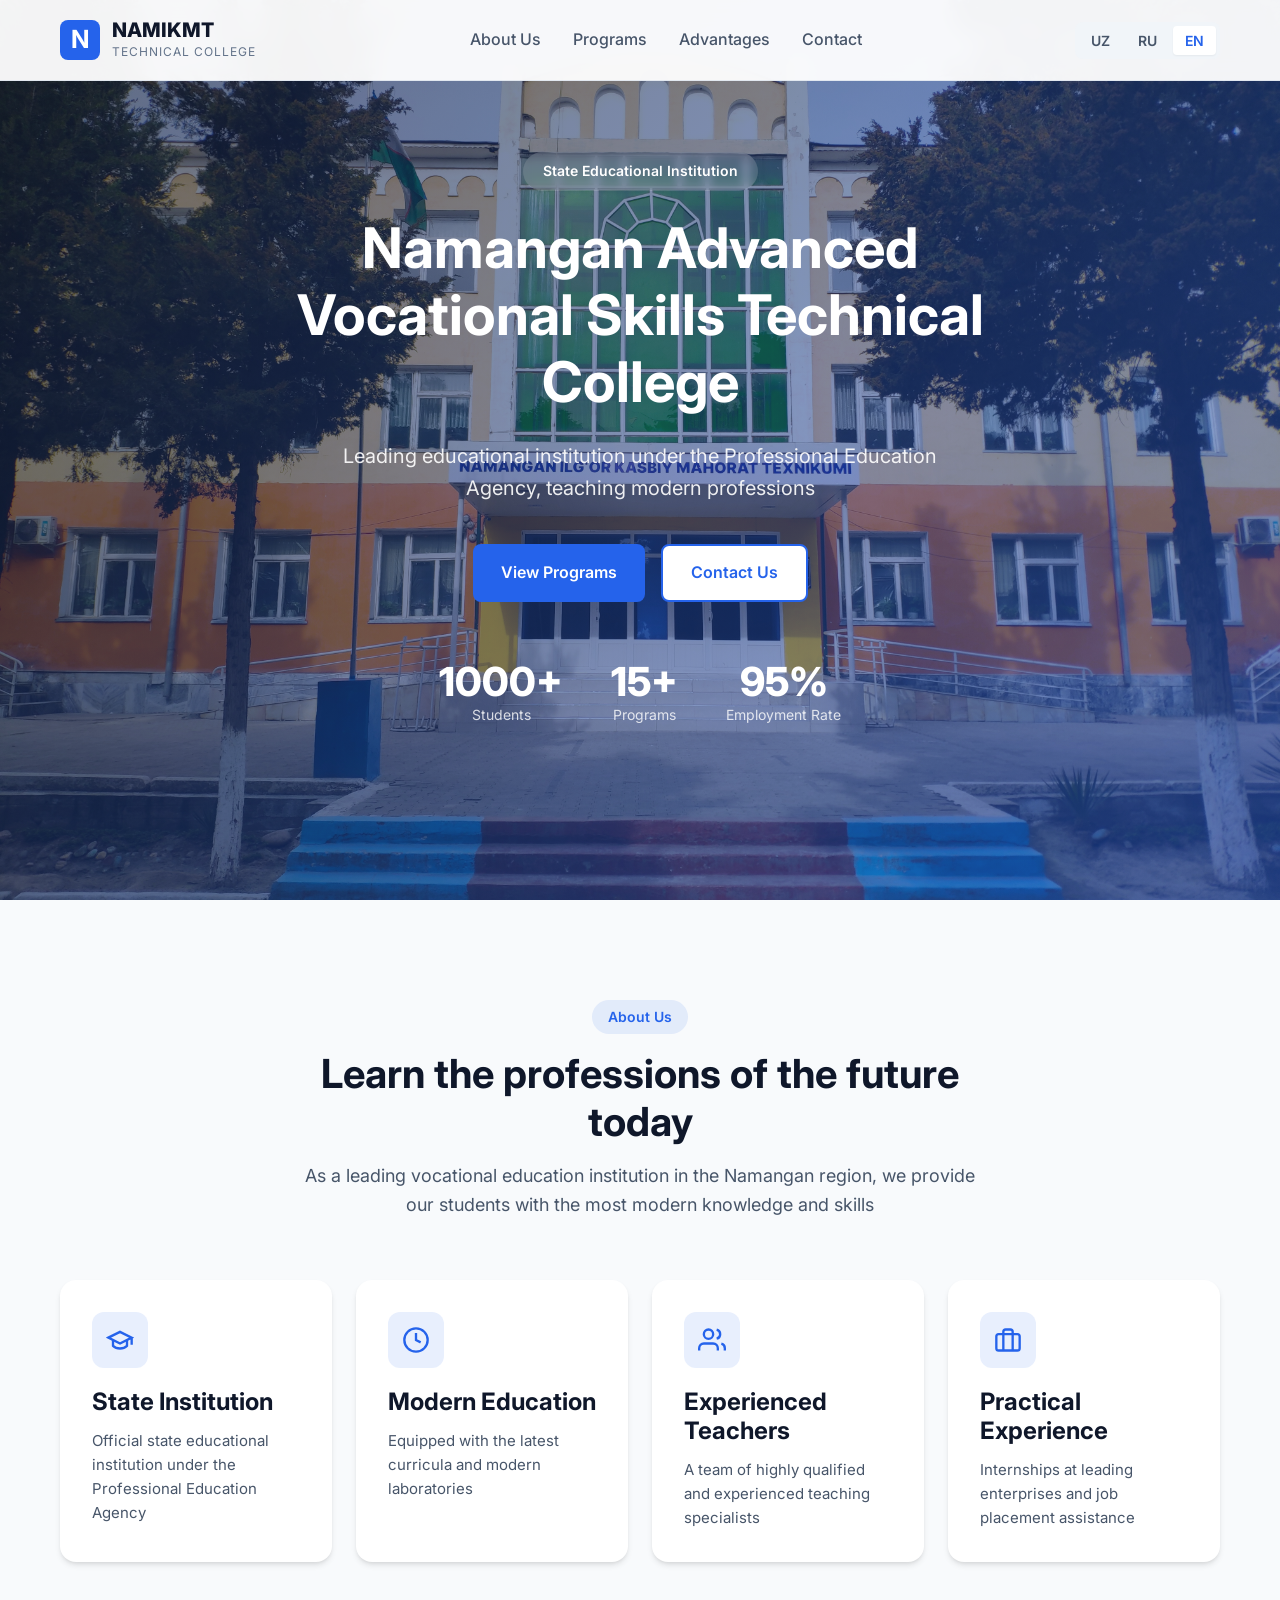
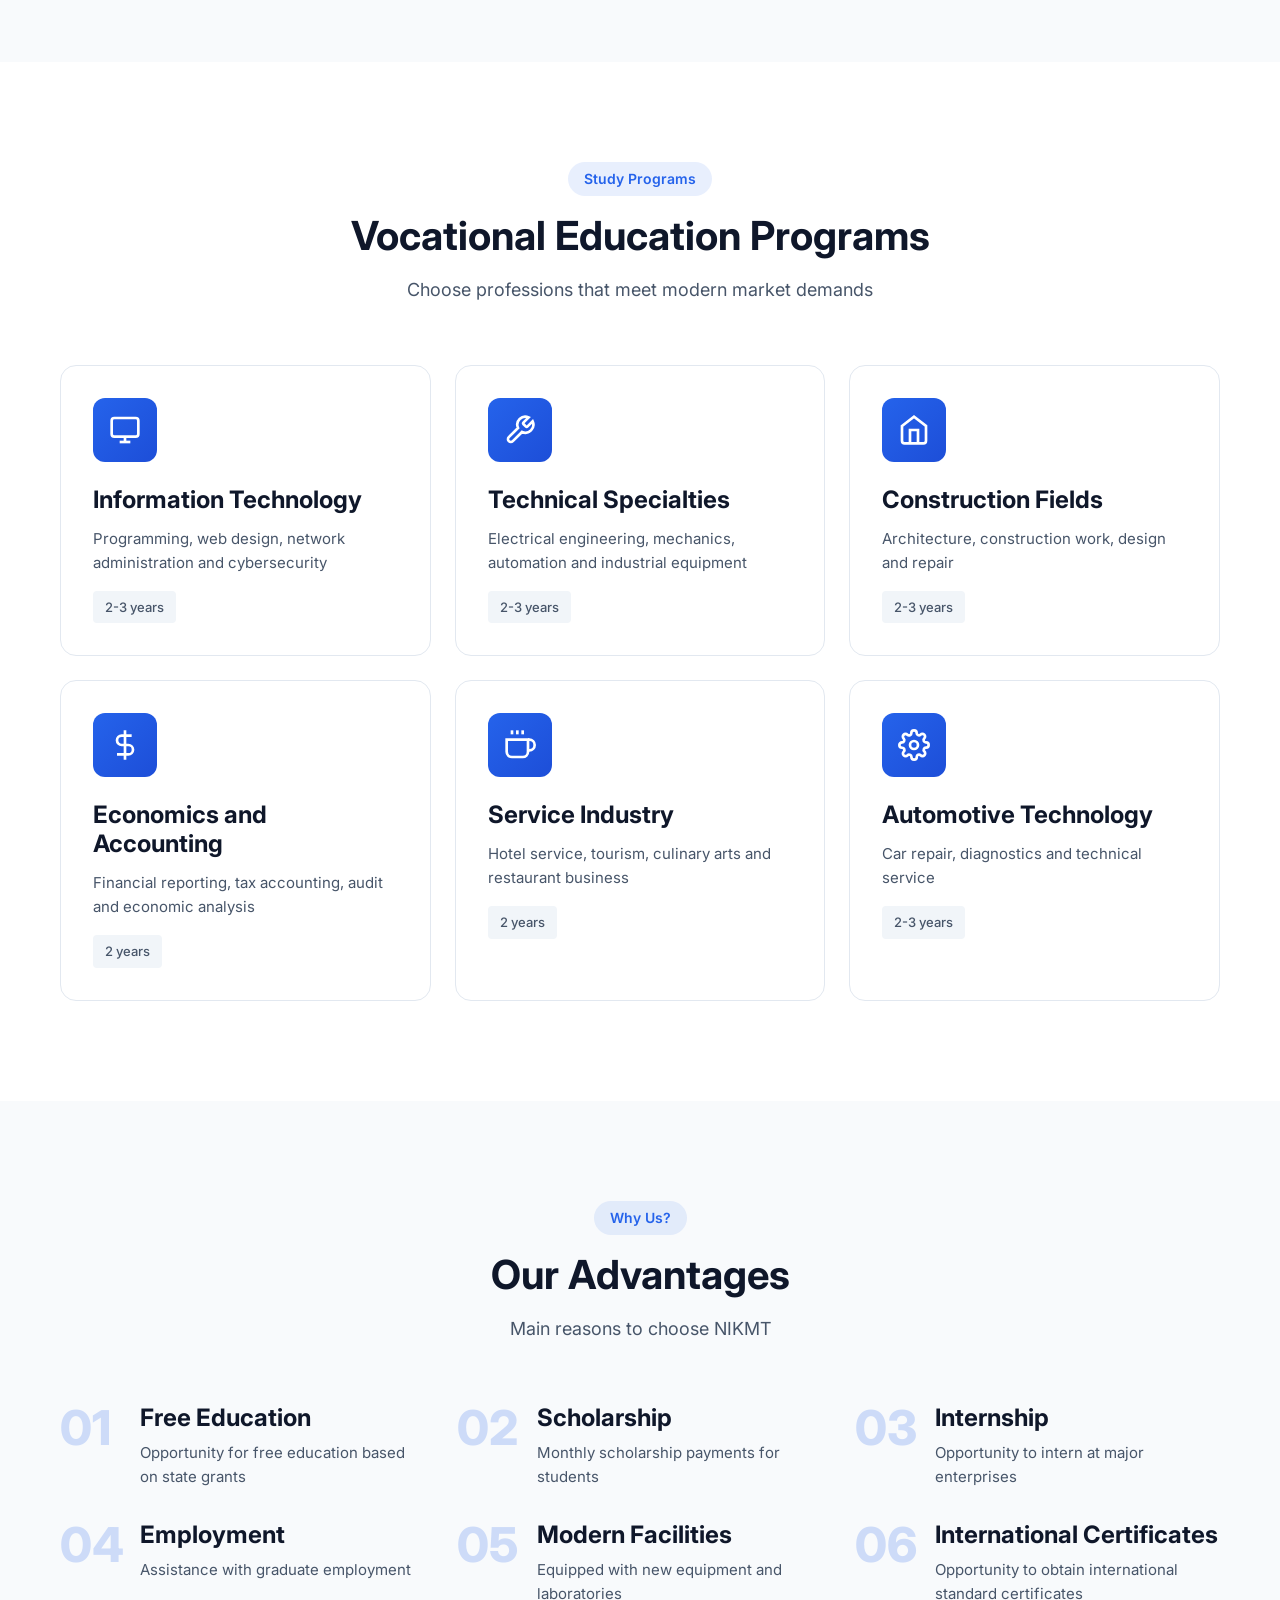
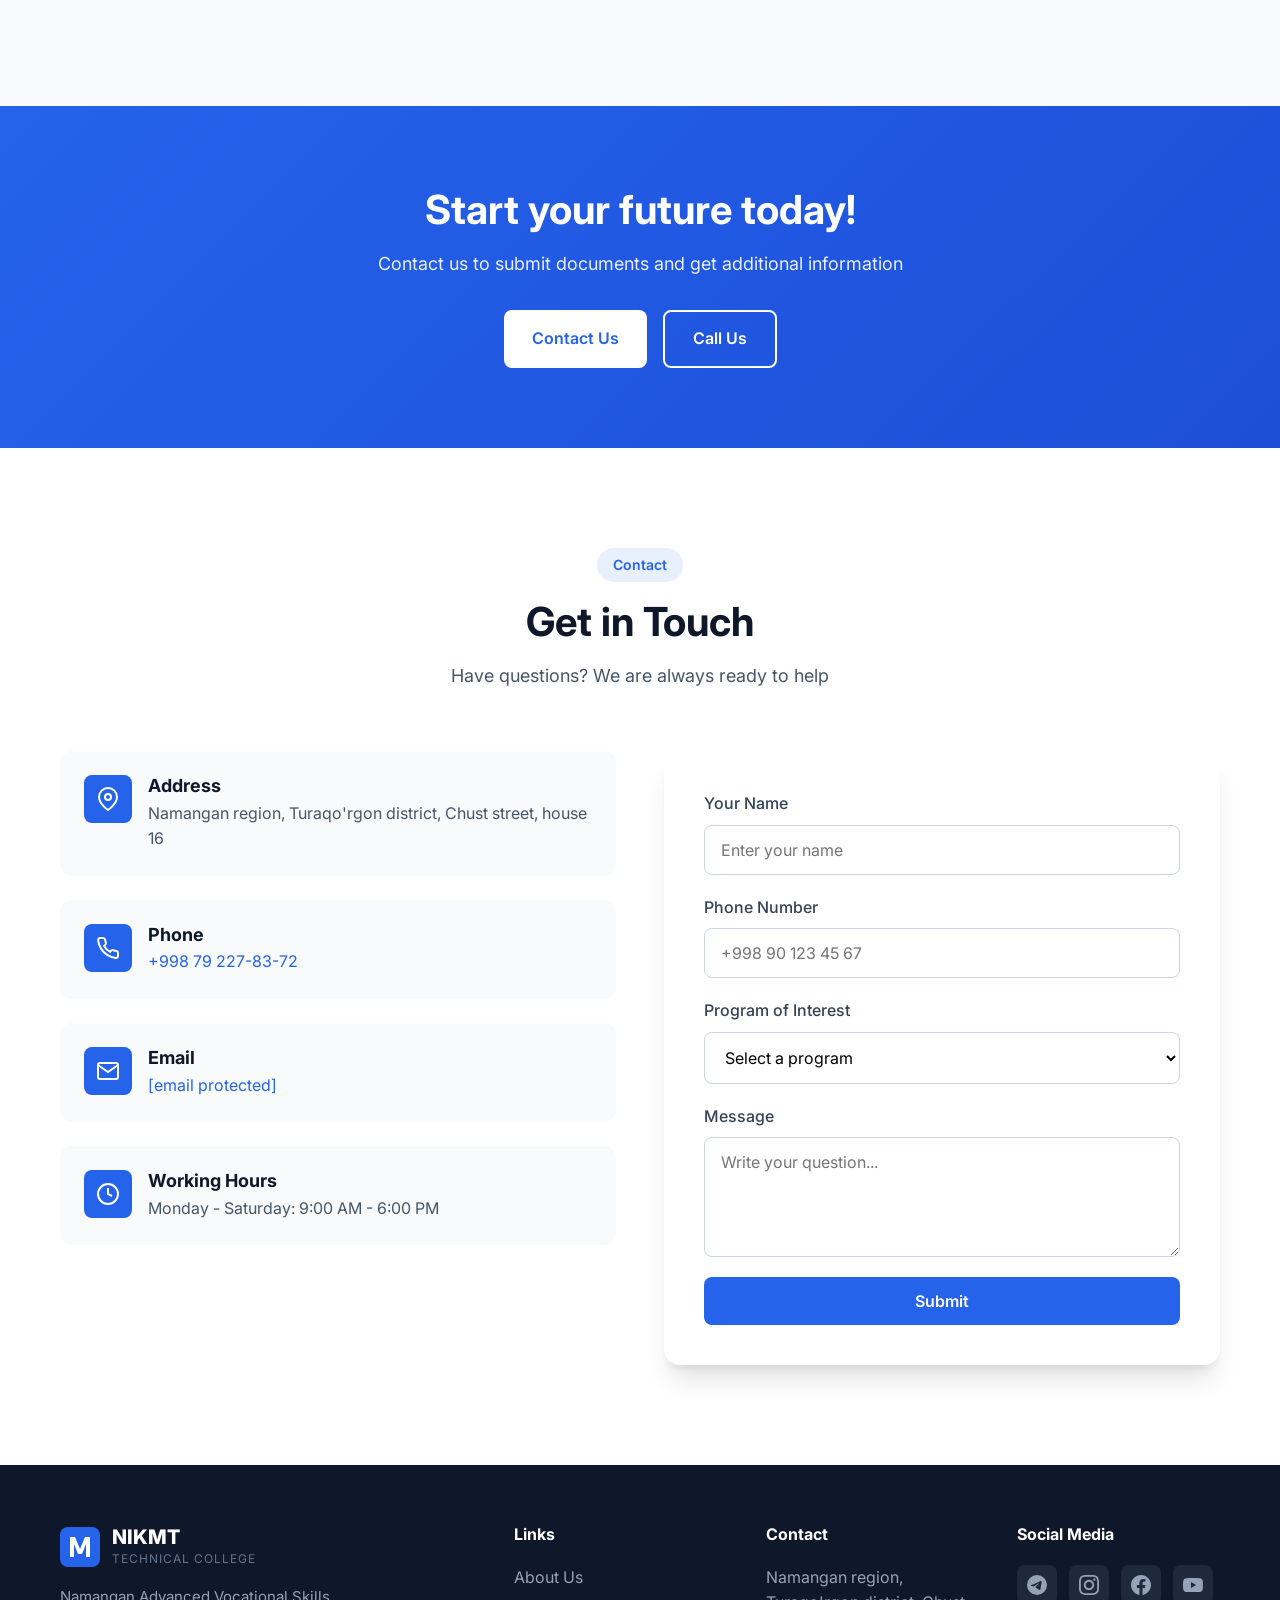
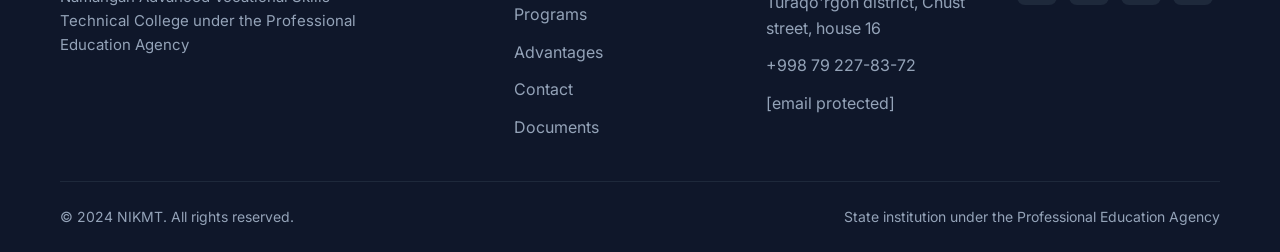
==== index.html @ 81662bc8 "texnikum web-site" ====
<!doctype html>
<html lang="uz">
    <head>
        <meta charset="UTF-8" />
        <meta name="viewport" content="width=device-width, initial-scale=1.0" />
        <meta http-equiv="X-UA-Compatible" content="IE=edge" />

        <!-- SEO Meta Tags -->
        <title data-i18n="meta.title">
            Namangan Ilg'or Kasbiy Mahorat Texnikumi | NAMIKMT
        </title>
        <meta
            name="description"
            data-i18n="meta.description"
            content="Namangan Ilg'or Kasbiy Mahorat Texnikumi - Kasbiy ta'lim agentligi huzuridagi davlat ta'lim muassasasi. Zamonaviy kasblarni o'rganing!"
        />
        <meta
            name="keywords"
            data-i18n="meta.keywords"
            content="texnikum, kasb-hunar, ta'lim, Namangan, professional ta'lim, kasbiy mahorat, o'quv markazi"
        />
        <meta name="author" content="NIKMT" />
        <meta name="robots" content="index, follow" />

        <!-- Open Graph / Facebook -->
        <meta property="og:type" content="website" />
        <meta property="og:url" content="https://namangan-ikmt.uz/" />
        <meta
            property="og:title"
            data-i18n="meta.title"
            content="Namangan Ilg'or Kasbiy Mahorat Texnikumi | NIKMT"
        />
        <meta
            property="og:description"
            data-i18n="meta.description"
            content="Namangan Ilg'or Kasbiy Mahorat Texnikumi - Kasbiy ta'lim agentligi huzuridagi davlat ta'lim muassasasi."
        />
        <meta property="og:image" content="images/og-image.jpg" />

        <!-- Twitter -->
        <meta property="twitter:card" content="summary_large_image" />
        <meta property="twitter:url" content="https://namangan-ikmt.uz/" />
        <meta
            property="twitter:title"
            data-i18n="meta.title"
            content="Namangan Ilg'or Kasbiy Mahorat Texnikumi | NIKMT"
        />
        <meta
            property="twitter:description"
            data-i18n="meta.description"
            content="Namangan Ilg'or Kasbiy Mahorat Texnikumi - Kasbiy ta'lim agentligi huzuridagi davlat ta'lim muassasasi."
        />

        <!-- Canonical URL -->
        <link rel="canonical" href="https://namangan-ikmt.uz/" />

        <!-- Alternate languages for SEO -->
        <link
            rel="alternate"
            hreflang="uz"
            href="https://namangan-ikmt.uz/?lang=uz"
        />
        <link
            rel="alternate"
            hreflang="ru"
            href="https://namangan-ikmt.uz/?lang=ru"
        />
        <link
            rel="alternate"
            hreflang="en"
            href="https://namangan-ikmt.uz/?lang=en"
        />
        <link
            rel="alternate"
            hreflang="x-default"
            href="https://namangan-ikmt.uz/"
        />

        <!-- Favicon -->
        <link rel="icon" type="image/svg+xml" href="images/favicon.svg" />
        <link rel="icon" type="image/x-icon" href="images/favicon.ico" />

        <!-- Fonts -->
        <link rel="preconnect" href="https://fonts.googleapis.com" />
        <link rel="preconnect" href="https://fonts.gstatic.com" crossorigin />
        <link
            href="https://fonts.googleapis.com/css2?family=Inter:wght@300;400;500;600;700;800&display=swap"
            rel="stylesheet"
        />

        <!-- Styles -->
        <link rel="stylesheet" href="css/style.css" />

        <!-- Structured Data for SEO -->
        <script type="application/ld+json">
            {
                "@context": "https://schema.org",
                "@type": "EducationalOrganization",
                "name": "Namangan Ilg'or Kasbiy Mahorat Texnikumi",
                "alternateName": "NIKMT",
                "url": "https://namangan-ikmt.uz",
                "logo": "https://namangan-ikmt.uz/images/logo.png",
                "description": "Kasbiy ta'lim agentligi huzuridagi Namangan ilg'or kasbiy mahorat texnikumi - davlat ta'lim muassasasi",
                "address": {
                    "@type": "PostalAddress",
                    "streetAddress": "Namangan ko'chasi, 33-uy",
                    "addressLocality": "Namangan",
                    "addressRegion": "Namangan viloyati",
                    "addressCountry": "UZ"
                },
                "parentOrganization": {
                    "@type": "GovernmentOrganization",
                    "name": "Kasbiy ta'lim agentligi"
                },
                "sameAs": [
                    "https://t.me/nikmt_offical",
                    "https://www.instagram.com/nikmt_official",
                    "https://facebook.com/namangan-ikmt.uz"
                ]
            }
        </script>
    </head>
    <body>
        <!-- Header -->
        <header class="header" id="header">
            <div class="container">
                <nav class="nav">
                    <a href="#" class="logo">
                        <div class="logo-icon">
                            <svg viewBox="0 0 40 40">
                                <rect
                                    width="40"
                                    height="40"
                                    rx="8"
                                    fill="currentColor"
                                ></rect>

                                <text
                                    x="50%"
                                    y="70%"
                                    text-anchor="middle"
                                    fill="white"
                                    font-size="25"
                                    font-weight="bold"
                                >
                                    N
                                </text>
                            </svg>
                        </div>
                        <div class="logo-text">
                            <span class="logo-name">NAMIKMT</span>
                            <span class="logo-sub" data-i18n="header.logoSub"
                                >Texnikum</span
                            >
                        </div>
                    </a>

                    <ul class="nav-menu" id="navMenu">
                        <li>
                            <a
                                href="#about"
                                class="nav-link"
                                data-i18n="nav.about"
                                >Biz haqimizda</a
                            >
                        </li>
                        <li>
                            <a
                                href="#programs"
                                class="nav-link"
                                data-i18n="nav.programs"
                                >Yo'nalishlar</a
                            >
                        </li>
                        <li>
                            <a
                                href="#advantages"
                                class="nav-link"
                                data-i18n="nav.advantages"
                                >Afzalliklar</a
                            >
                        </li>
                        <li>
                            <a
                                href="#contact"
                                class="nav-link"
                                data-i18n="nav.contact"
                                >Aloqa</a
                            >
                        </li>
                    </ul>

                    <div class="nav-actions">
                        <div class="lang-switcher">
                            <button class="lang-btn active" data-lang="uz">
                                UZ
                            </button>
                            <button class="lang-btn" data-lang="ru">RU</button>
                            <button class="lang-btn" data-lang="en">EN</button>
                        </div>
                        <button
                            class="mobile-menu-btn"
                            id="mobileMenuBtn"
                            aria-label="Menu"
                        >
                            <span></span>
                            <span></span>
                            <span></span>
                        </button>
                    </div>
                </nav>
            </div>
        </header>

        <!-- Hero Section -->
        <section class="hero" id="hero">
            <div class="hero-bg"></div>
            <div class="container">
                <div class="hero-content">
                    <div class="hero-badge" data-i18n="hero.badge">
                        Davlat ta'lim muassasasi
                    </div>
                    <h1 class="hero-title" data-i18n="hero.title">
                        Namangan Ilg'or Kasbiy Mahorat Texnikumi
                    </h1>
                    <p class="hero-subtitle" data-i18n="hero.subtitle">
                        Kasbiy ta'lim agentligi huzuridagi zamonaviy kasblarni
                        o'rgatuvchi yetakchi ta'lim muassasasi
                    </p>
                    <div class="hero-buttons">
                        <a
                            href="#programs"
                            class="btn btn-primary"
                            data-i18n="hero.btnPrograms"
                            >Yo'nalishlarni ko'rish</a
                        >
                        <a
                            href="#contact"
                            class="btn btn-secondary"
                            data-i18n="hero.btnContact"
                            >Bog'lanish</a
                        >
                    </div>
                    <div class="hero-stats">
                        <div class="stat">
                            <span class="stat-number">1000+</span>
                            <span
                                class="stat-label"
                                data-i18n="hero.statStudents"
                                >Talabalar</span
                            >
                        </div>
                        <div class="stat">
                            <span class="stat-number">15+</span>
                            <span
                                class="stat-label"
                                data-i18n="hero.statPrograms"
                                >Yo'nalishlar</span
                            >
                        </div>
                        <div class="stat">
                            <span class="stat-number">95%</span>
                            <span
                                class="stat-label"
                                data-i18n="hero.statEmployment"
                                >Ishga joylashish</span
                            >
                        </div>
                    </div>
                </div>
            </div>
        </section>

        <!-- About Section -->
        <section class="about" id="about">
            <div class="container">
                <div class="section-header">
                    <span class="section-badge" data-i18n="about.badge"
                        >Biz haqimizda</span
                    >
                    <h2 class="section-title" data-i18n="about.title">
                        Kelajak kasblarini bugun o'rganing
                    </h2>
                    <p class="section-subtitle" data-i18n="about.subtitle">
                        Namangan viloyatidagi yetakchi kasb-hunar ta'lim
                        muassasasi sifatida biz talabalarimizga eng zamonaviy
                        bilim va ko'nikmalarni beramiz
                    </p>
                </div>
                <div class="about-grid">
                    <div class="about-card">
                        <div class="about-icon">
                            <svg
                                viewBox="0 0 24 24"
                                fill="none"
                                stroke="currentColor"
                                stroke-width="2"
                            >
                                <path d="M22 10v6M2 10l10-5 10 5-10 5z" />
                                <path d="M6 12v5c3 3 9 3 12 0v-5" />
                            </svg>
                        </div>
                        <h3 data-i18n="about.card1Title">
                            Davlat ta'lim muassasasi
                        </h3>
                        <p data-i18n="about.card1Text">
                            Kasbiy ta'lim agentligi huzurida faoliyat yurituvchi
                            rasmiy davlat ta'lim muassasasi
                        </p>
                    </div>
                    <div class="about-card">
                        <div class="about-icon">
                            <svg
                                viewBox="0 0 24 24"
                                fill="none"
                                stroke="currentColor"
                                stroke-width="2"
                            >
                                <circle cx="12" cy="12" r="10" />
                                <path d="M12 6v6l4 2" />
                            </svg>
                        </div>
                        <h3 data-i18n="about.card2Title">Zamonaviy ta'lim</h3>
                        <p data-i18n="about.card2Text">
                            Eng so'nggi o'quv dasturlari va zamonaviy
                            laboratoriyalar bilan jihozlangan
                        </p>
                    </div>
                    <div class="about-card">
                        <div class="about-icon">
                            <svg
                                viewBox="0 0 24 24"
                                fill="none"
                                stroke="currentColor"
                                stroke-width="2"
                            >
                                <path
                                    d="M17 21v-2a4 4 0 0 0-4-4H5a4 4 0 0 0-4 4v2"
                                />
                                <circle cx="9" cy="7" r="4" />
                                <path d="M23 21v-2a4 4 0 0 0-3-3.87" />
                                <path d="M16 3.13a4 4 0 0 1 0 7.75" />
                            </svg>
                        </div>
                        <h3 data-i18n="about.card3Title">
                            Tajribali o'qituvchilar
                        </h3>
                        <p data-i18n="about.card3Text">
                            Yuqori malakali va tajribaga ega pedagog
                            mutaxassislar jamoasi
                        </p>
                    </div>
                    <div class="about-card">
                        <div class="about-icon">
                            <svg
                                viewBox="0 0 24 24"
                                fill="none"
                                stroke="currentColor"
                                stroke-width="2"
                            >
                                <rect
                                    x="2"
                                    y="7"
                                    width="20"
                                    height="14"
                                    rx="2"
                                    ry="2"
                                />
                                <path
                                    d="M16 21V5a2 2 0 0 0-2-2h-4a2 2 0 0 0-2 2v16"
                                />
                            </svg>
                        </div>
                        <h3 data-i18n="about.card4Title">Amaliy tajriba</h3>
                        <p data-i18n="about.card4Text">
                            Yetakchi korxonalarda amaliyot o'tash va ish bilan
                            ta'minlash
                        </p>
                    </div>
                </div>
            </div>
        </section>

        <!-- Programs Section -->
        <section class="programs" id="programs">
            <div class="container">
                <div class="section-header">
                    <span class="section-badge" data-i18n="programs.badge"
                        >O'quv yo'nalishlari</span
                    >
                    <h2 class="section-title" data-i18n="programs.title">
                        Kasbiy ta'lim yo'nalishlari
                    </h2>
                    <p class="section-subtitle" data-i18n="programs.subtitle">
                        Zamonaviy bozor talablariga mos keladigan kasblarni
                        tanlang
                    </p>
                </div>
                <div class="programs-grid">
                    <div class="program-card">
                        <div class="program-icon">
                            <svg
                                viewBox="0 0 24 24"
                                fill="none"
                                stroke="currentColor"
                                stroke-width="2"
                            >
                                <rect
                                    x="2"
                                    y="3"
                                    width="20"
                                    height="14"
                                    rx="2"
                                    ry="2"
                                />
                                <line x1="8" y1="21" x2="16" y2="21" />
                                <line x1="12" y1="17" x2="12" y2="21" />
                            </svg>
                        </div>
                        <h3 data-i18n="programs.it.title">
                            Axborot texnologiyalari
                        </h3>
                        <p data-i18n="programs.it.text">
                            Dasturlash, veb-dizayn, tarmoq administratorligi va
                            kiberxavfsizlik
                        </p>
                        <span
                            class="program-duration"
                            data-i18n="programs.it.duration"
                            >2-3 yil</span
                        >
                    </div>
                    <div class="program-card">
                        <div class="program-icon">
                            <svg
                                viewBox="0 0 24 24"
                                fill="none"
                                stroke="currentColor"
                                stroke-width="2"
                            >
                                <path
                                    d="M14.7 6.3a1 1 0 0 0 0 1.4l1.6 1.6a1 1 0 0 0 1.4 0l3.77-3.77a6 6 0 0 1-7.94 7.94l-6.91 6.91a2.12 2.12 0 0 1-3-3l6.91-6.91a6 6 0 0 1 7.94-7.94l-3.76 3.76z"
                                />
                            </svg>
                        </div>
                        <h3 data-i18n="programs.tech.title">
                            Texnik yo'nalishlar
                        </h3>
                        <p data-i18n="programs.tech.text">
                            Elektrotexnika, mexanika, avtomatlashtirish va
                            sanoat uskunalari
                        </p>
                        <span
                            class="program-duration"
                            data-i18n="programs.tech.duration"
                            >2-3 yil</span
                        >
                    </div>
                    <div class="program-card">
                        <div class="program-icon">
                            <svg
                                viewBox="0 0 24 24"
                                fill="none"
                                stroke="currentColor"
                                stroke-width="2"
                            >
                                <path
                                    d="M3 9l9-7 9 7v11a2 2 0 0 1-2 2H5a2 2 0 0 1-2-2z"
                                />
                                <polyline points="9 22 9 12 15 12 15 22" />
                            </svg>
                        </div>
                        <h3 data-i18n="programs.construction.title">
                            Qurilish sohalari
                        </h3>
                        <p data-i18n="programs.construction.text">
                            Arxitektura, qurilish ishlari, loyihalash va
                            ta'mirlash
                        </p>
                        <span
                            class="program-duration"
                            data-i18n="programs.construction.duration"
                            >2-3 yil</span
                        >
                    </div>
                    <div class="program-card">
                        <div class="program-icon">
                            <svg
                                viewBox="0 0 24 24"
                                fill="none"
                                stroke="currentColor"
                                stroke-width="2"
                            >
                                <line x1="12" y1="1" x2="12" y2="23" />
                                <path
                                    d="M17 5H9.5a3.5 3.5 0 0 0 0 7h5a3.5 3.5 0 0 1 0 7H6"
                                />
                            </svg>
                        </div>
                        <h3 data-i18n="programs.economics.title">
                            Iqtisodiyot va buxgalteriya
                        </h3>
                        <p data-i18n="programs.economics.text">
                            Moliyaviy hisobot, soliq hisobi, audit va iqtisodiy
                            tahlil
                        </p>
                        <span
                            class="program-duration"
                            data-i18n="programs.economics.duration"
                            >2 yil</span
                        >
                    </div>
                    <div class="program-card">
                        <div class="program-icon">
                            <svg
                                viewBox="0 0 24 24"
                                fill="none"
                                stroke="currentColor"
                                stroke-width="2"
                            >
                                <path d="M18 8h1a4 4 0 0 1 0 8h-1" />
                                <path
                                    d="M2 8h16v9a4 4 0 0 1-4 4H6a4 4 0 0 1-4-4V8z"
                                />
                                <line x1="6" y1="1" x2="6" y2="4" />
                                <line x1="10" y1="1" x2="10" y2="4" />
                                <line x1="14" y1="1" x2="14" y2="4" />
                            </svg>
                        </div>
                        <h3 data-i18n="programs.service.title">
                            Xizmat ko'rsatish sohasi
                        </h3>
                        <p data-i18n="programs.service.text">
                            Mehmonxona xizmati, turizm, oshpazlik va restoran
                            biznesi
                        </p>
                        <span
                            class="program-duration"
                            data-i18n="programs.service.duration"
                            >2 yil</span
                        >
                    </div>
                    <div class="program-card">
                        <div class="program-icon">
                            <svg
                                viewBox="0 0 24 24"
                                fill="none"
                                stroke="currentColor"
                                stroke-width="2"
                            >
                                <circle cx="12" cy="12" r="3" />
                                <path
                                    d="M19.4 15a1.65 1.65 0 0 0 .33 1.82l.06.06a2 2 0 0 1 0 2.83 2 2 0 0 1-2.83 0l-.06-.06a1.65 1.65 0 0 0-1.82-.33 1.65 1.65 0 0 0-1 1.51V21a2 2 0 0 1-2 2 2 2 0 0 1-2-2v-.09A1.65 1.65 0 0 0 9 19.4a1.65 1.65 0 0 0-1.82.33l-.06.06a2 2 0 0 1-2.83 0 2 2 0 0 1 0-2.83l.06-.06a1.65 1.65 0 0 0 .33-1.82 1.65 1.65 0 0 0-1.51-1H3a2 2 0 0 1-2-2 2 2 0 0 1 2-2h.09A1.65 1.65 0 0 0 4.6 9a1.65 1.65 0 0 0-.33-1.82l-.06-.06a2 2 0 0 1 0-2.83 2 2 0 0 1 2.83 0l.06.06a1.65 1.65 0 0 0 1.82.33H9a1.65 1.65 0 0 0 1-1.51V3a2 2 0 0 1 2-2 2 2 0 0 1 2 2v.09a1.65 1.65 0 0 0 1 1.51 1.65 1.65 0 0 0 1.82-.33l.06-.06a2 2 0 0 1 2.83 0 2 2 0 0 1 0 2.83l-.06.06a1.65 1.65 0 0 0-.33 1.82V9a1.65 1.65 0 0 0 1.51 1H21a2 2 0 0 1 2 2 2 2 0 0 1-2 2h-.09a1.65 1.65 0 0 0-1.51 1z"
                                />
                            </svg>
                        </div>
                        <h3 data-i18n="programs.auto.title">
                            Avtomobil texnikasi
                        </h3>
                        <p data-i18n="programs.auto.text">
                            Avtomobil ta'mirlash, diagnostika va texnik xizmat
                            ko'rsatish
                        </p>
                        <span
                            class="program-duration"
                            data-i18n="programs.auto.duration"
                            >2-3 yil</span
                        >
                    </div>
                </div>
            </div>
        </section>

        <!-- Advantages Section -->
        <section class="advantages" id="advantages">
            <div class="container">
                <div class="section-header">
                    <span class="section-badge" data-i18n="advantages.badge"
                        >Nima uchun biz?</span
                    >
                    <h2 class="section-title" data-i18n="advantages.title">
                        Bizning afzalliklarimiz
                    </h2>
                    <p class="section-subtitle" data-i18n="advantages.subtitle">
                        NIKMT ni tanlash uchun asosiy sabablar
                    </p>
                </div>
                <div class="advantages-grid">
                    <div class="advantage-item">
                        <div class="advantage-number">01</div>
                        <h3 data-i18n="advantages.item1Title">Bepul ta'lim</h3>
                        <p data-i18n="advantages.item1Text">
                            Davlat granti asosida bepul o'qish imkoniyati
                        </p>
                    </div>
                    <div class="advantage-item">
                        <div class="advantage-number">02</div>
                        <h3 data-i18n="advantages.item2Title">Stipendiya</h3>
                        <p data-i18n="advantages.item2Text">
                            Talabalar uchun oylik stipendiya to'lovlari
                        </p>
                    </div>
                    <div class="advantage-item">
                        <div class="advantage-number">03</div>
                        <h3 data-i18n="advantages.item3Title">Amaliyot</h3>
                        <p data-i18n="advantages.item3Text">
                            Yirik korxonalarda amaliyot o'tash imkoniyati
                        </p>
                    </div>
                    <div class="advantage-item">
                        <div class="advantage-number">04</div>
                        <h3 data-i18n="advantages.item4Title">
                            Ishga joylashish
                        </h3>
                        <p data-i18n="advantages.item4Text">
                            Bitiruvchilarni ish bilan ta'minlash bo'yicha yordam
                        </p>
                    </div>
                    <div class="advantage-item">
                        <div class="advantage-number">05</div>
                        <h3 data-i18n="advantages.item5Title">
                            Zamonaviy baza
                        </h3>
                        <p data-i18n="advantages.item5Text">
                            Yangi jihozlar va laboratoriyalar bilan ta'minlangan
                        </p>
                    </div>
                    <div class="advantage-item">
                        <div class="advantage-number">06</div>
                        <h3 data-i18n="advantages.item6Title">
                            Xalqaro sertifikatlar
                        </h3>
                        <p data-i18n="advantages.item6Text">
                            Xalqaro standartlarga mos sertifikatlar olish imkoni
                        </p>
                    </div>
                </div>
            </div>
        </section>

        <!-- CTA Section -->
        <section class="cta">
            <div class="container">
                <div class="cta-content">
                    <h2 data-i18n="cta.title">
                        Kelajagingizni bugun boshlang!
                    </h2>
                    <p data-i18n="cta.text">
                        Hujjat topshirish va qo'shimcha ma'lumot olish uchun biz
                        bilan bog'laning
                    </p>
                    <div class="cta-buttons">
                        <a
                            href="#contact"
                            class="btn btn-white"
                            data-i18n="cta.btnContact"
                            >Bog'lanish</a
                        >
                        <a
                            href="tel:+998793400000"
                            class="btn btn-outline-white"
                            data-i18n="cta.btnCall"
                            >Qo'ng'iroq qilish</a
                        >
                    </div>
                </div>
            </div>
        </section>

        <!-- Contact Section -->
        <section class="contact" id="contact">
            <div class="container">
                <div class="section-header">
                    <span class="section-badge" data-i18n="contact.badge"
                        >Aloqa</span
                    >
                    <h2 class="section-title" data-i18n="contact.title">
                        Biz bilan bog'laning
                    </h2>
                    <p class="section-subtitle" data-i18n="contact.subtitle">
                        Savollaringiz bormi? Biz har doim yordam berishga
                        tayyormiz
                    </p>
                </div>
                <div class="contact-grid">
                    <div class="contact-info">
                        <div class="contact-card">
                            <div class="contact-icon">
                                <svg
                                    viewBox="0 0 24 24"
                                    fill="none"
                                    stroke="currentColor"
                                    stroke-width="2"
                                >
                                    <path
                                        d="M21 10c0 7-9 13-9 13s-9-6-9-13a9 9 0 0 1 18 0z"
                                    />
                                    <circle cx="12" cy="10" r="3" />
                                </svg>
                            </div>
                            <div class="contact-text">
                                <h4 data-i18n="contact.addressTitle">Manzil</h4>
                                <p data-i18n="contact.address">
                                    Namangan shahri, Namangan ko'chasi, 33-uy
                                </p>
                            </div>
                        </div>
                        <div class="contact-card">
                            <div class="contact-icon">
                                <svg
                                    viewBox="0 0 24 24"
                                    fill="none"
                                    stroke="currentColor"
                                    stroke-width="2"
                                >
                                    <path
                                        d="M22 16.92v3a2 2 0 0 1-2.18 2 19.79 19.79 0 0 1-8.63-3.07 19.5 19.5 0 0 1-6-6 19.79 19.79 0 0 1-3.07-8.67A2 2 0 0 1 4.11 2h3a2 2 0 0 1 2 1.72 12.84 12.84 0 0 0 .7 2.81 2 2 0 0 1-.45 2.11L8.09 9.91a16 16 0 0 0 6 6l1.27-1.27a2 2 0 0 1 2.11-.45 12.84 12.84 0 0 0 2.81.7A2 2 0 0 1 22 16.92z"
                                    />
                                </svg>
                            </div>
                            <div class="contact-text">
                                <h4 data-i18n="contact.phoneTitle">Telefon</h4>
                                <p>
                                    <a href="tel:+998793400000"
                                        >+998 79 227-83-72</a
                                    >
                                </p>
                            </div>
                        </div>
                        <div class="contact-card">
                            <div class="contact-icon">
                                <svg
                                    viewBox="0 0 24 24"
                                    fill="none"
                                    stroke="currentColor"
                                    stroke-width="2"
                                >
                                    <path
                                        d="M4 4h16c1.1 0 2 .9 2 2v12c0 1.1-.9 2-2 2H4c-1.1 0-2-.9-2-2V6c0-1.1.9-2 2-2z"
                                    />
                                    <polyline points="22,6 12,13 2,6" />
                                </svg>
                            </div>
                            <div class="contact-text">
                                <h4 data-i18n="contact.emailTitle">Email</h4>
                                <p>
                                    <a
                                        href="/cdn-cgi/l/email-protection#9df4f3fbf2ddf3f4f6f0e9b3e8e7"
                                        ><span
                                            class="__cf_email__"
                                            data-cfemail="bbd2d5ddd4fbd5d2d0d6cf95cec1"
                                            >[email&#160;protected]</span
                                        ></a
                                    >
                                </p>
                            </div>
                        </div>
                        <div class="contact-card">
                            <div class="contact-icon">
                                <svg
                                    viewBox="0 0 24 24"
                                    fill="none"
                                    stroke="currentColor"
                                    stroke-width="2"
                                >
                                    <circle cx="12" cy="12" r="10" />
                                    <polyline points="12 6 12 12 16 14" />
                                </svg>
                            </div>
                            <div class="contact-text">
                                <h4 data-i18n="contact.hoursTitle">
                                    Ish vaqti
                                </h4>
                                <p data-i18n="contact.hours">
                                    Dushanba - Shanba: 9:00 - 18:00
                                </p>
                            </div>
                        </div>
                    </div>
                    <div class="contact-form-wrapper">
                        <form class="contact-form" id="contactForm">
                            <div class="form-group">
                                <label for="name" data-i18n="form.nameLabel"
                                    >Ismingiz</label
                                >
                                <input
                                    type="text"
                                    id="name"
                                    name="name"
                                    required
                                    data-i18n-placeholder="form.namePlaceholder"
                                    placeholder="Ismingizni kiriting"
                                />
                            </div>
                            <div class="form-group">
                                <label for="phone" data-i18n="form.phoneLabel"
                                    >Telefon raqamingiz</label
                                >
                                <input
                                    type="tel"
                                    id="phone"
                                    name="phone"
                                    required
                                    data-i18n-placeholder="form.phonePlaceholder"
                                    placeholder="+998 90 123 45 67"
                                />
                            </div>
                            <div class="form-group">
                                <label
                                    for="program"
                                    data-i18n="form.programLabel"
                                    >Qiziqtirgan yo'nalish</label
                                >
                                <select id="program" name="program">
                                    <option
                                        value=""
                                        data-i18n="form.programDefault"
                                    >
                                        Yo'nalishni tanlang
                                    </option>
                                    <option
                                        value="it"
                                        data-i18n="form.programIT"
                                    >
                                        Axborot texnologiyalari
                                    </option>
                                    <option
                                        value="tech"
                                        data-i18n="form.programTech"
                                    >
                                        Texnik yo'nalishlar
                                    </option>
                                    <option
                                        value="construction"
                                        data-i18n="form.programConstruction"
                                    >
                                        Qurilish sohalari
                                    </option>
                                    <option
                                        value="economics"
                                        data-i18n="form.programEconomics"
                                    >
                                        Iqtisodiyot va buxgalteriya
                                    </option>
                                    <option
                                        value="service"
                                        data-i18n="form.programService"
                                    >
                                        Xizmat ko'rsatish
                                    </option>
                                    <option
                                        value="auto"
                                        data-i18n="form.programAuto"
                                    >
                                        Avtomobil texnikasi
                                    </option>
                                </select>
                            </div>
                            <div class="form-group">
                                <label
                                    for="message"
                                    data-i18n="form.messageLabel"
                                    >Xabar</label
                                >
                                <textarea
                                    id="message"
                                    name="message"
                                    rows="4"
                                    data-i18n-placeholder="form.messagePlaceholder"
                                    placeholder="Savolingizni yozing..."
                                ></textarea>
                            </div>
                            <button
                                type="submit"
                                class="btn btn-primary btn-full"
                                data-i18n="form.submit"
                            >
                                Yuborish
                            </button>
                        </form>
                    </div>
                </div>
            </div>
        </section>

        <!-- Footer -->
        <footer class="footer">
            <div class="container">
                <div class="footer-grid">
                    <div class="footer-brand">
                        <a href="#" class="logo">
                            <div class="logo-icon">
                                <svg
                                    viewBox="0 0 40 40"
                                    fill="none"
                                    xmlns="http://www.w3.org/2000/svg"
                                >
                                    <rect
                                        width="40"
                                        height="40"
                                        rx="8"
                                        fill="currentColor"
                                    />
                                    <path
                                        d="M10 30V10h5l5 12 5-12h5v20h-4V17l-4 10h-4l-4-10v13h-4z"
                                        fill="white"
                                    />
                                </svg>
                            </div>
                            <div class="logo-text">
                                <span class="logo-name">NIKMT</span>
                                <span
                                    class="logo-sub"
                                    data-i18n="header.logoSub"
                                    >Texnikum</span
                                >
                            </div>
                        </a>
                        <p class="footer-desc" data-i18n="footer.desc">
                            Kasbiy ta'lim agentligi huzuridagi Namangan ilg'or
                            kasbiy mahorat texnikumi
                        </p>
                    </div>
                    <div class="footer-links">
                        <h4 data-i18n="footer.linksTitle">Havolalar</h4>
                        <ul>
                            <li>
                                <a href="#about" data-i18n="nav.about"
                                    >Biz haqimizda</a
                                >
                            </li>
                            <li>
                                <a href="#programs" data-i18n="nav.programs"
                                    >Yo'nalishlar</a
                                >
                            </li>
                            <li>
                                <a href="#advantages" data-i18n="nav.advantages"
                                    >Afzalliklar</a
                                >
                            </li>
                            <li>
                                <a href="#contact" data-i18n="nav.contact"
                                    >Aloqa</a
                                >
                            </li>
                            <li>
                                <a
                                    href="https://lex.uz/docs/-4945840"
                                    target="_blank"
                                    rel="noopener"
                                    data-i18n="nav.documents"
                                    >Hujjatlar</a
                                >
                            </li>
                        </ul>
                    </div>
                    <div class="footer-contact">
                        <h4 data-i18n="footer.contactTitle">Aloqa</h4>
                        <ul>
                            <li data-i18n="contact.address">
                                Namangan shahri, Namangan ko'chasi, 33-uy
                            </li>
                            <li>
                                <a href="tel:+998792278372"
                                    >+998 79 227-83-72</a
                                >
                            </li>
                            <li>
                                <a
                                    href="/cdn-cgi/l/email-protection#264f48404966484f4d4b5208535c"
                                    ><span
                                        class="__cf_email__"
                                        data-cfemail="9ef7f0f8f1def0f7f5f3eab0ebe4"
                                        >[email&#160;protected]</span
                                    ></a
                                >
                            </li>
                        </ul>
                    </div>
                    <div class="footer-social">
                        <h4 data-i18n="footer.socialTitle">
                            Ijtimoiy tarmoqlar
                        </h4>
                        <div class="social-links">
                            <a
                                href="https://t.me/nikmt_offical"
                                target="_blank"
                                rel="noopener"
                                aria-label="Telegram"
                            >
                                <svg viewBox="0 0 24 24" fill="currentColor">
                                    <path
                                        d="M11.944 0A12 12 0 0 0 0 12a12 12 0 0 0 12 12 12 12 0 0 0 12-12A12 12 0 0 0 12 0a12 12 0 0 0-.056 0zm4.962 7.224c.1-.002.321.023.465.14a.506.506 0 0 1 .171.325c.016.093.036.306.02.472-.18 1.898-.962 6.502-1.36 8.627-.168.9-.499 1.201-.82 1.23-.696.065-1.225-.46-1.9-.902-1.056-.693-1.653-1.124-2.678-1.8-1.185-.78-.417-1.21.258-1.91.177-.184 3.247-2.977 3.307-3.23.007-.032.014-.15-.056-.212s-.174-.041-.249-.024c-.106.024-1.793 1.14-5.061 3.345-.48.33-.913.49-1.302.48-.428-.008-1.252-.241-1.865-.44-.752-.245-1.349-.374-1.297-.789.027-.216.325-.437.893-.663 3.498-1.524 5.83-2.529 6.998-3.014 3.332-1.386 4.025-1.627 4.476-1.635z"
                                    />
                                </svg>
                            </a>
                            <a
                                href="https://www.instagram.com/nikmt_official"
                                target="_blank"
                                rel="noopener"
                                aria-label="Instagram"
                            >
                                <svg viewBox="0 0 24 24" fill="currentColor">
                                    <path
                                        d="M12 2.163c3.204 0 3.584.012 4.85.07 3.252.148 4.771 1.691 4.919 4.919.058 1.265.069 1.645.069 4.849 0 3.205-.012 3.584-.069 4.849-.149 3.225-1.664 4.771-4.919 4.919-1.266.058-1.644.07-4.85.07-3.204 0-3.584-.012-4.849-.07-3.26-.149-4.771-1.699-4.919-4.92-.058-1.265-.07-1.644-.07-4.849 0-3.204.013-3.583.07-4.849.149-3.227 1.664-4.771 4.919-4.919 1.266-.057 1.645-.069 4.849-.069zm0-2.163c-3.259 0-3.667.014-4.947.072-4.358.2-6.78 2.618-6.98 6.98-.059 1.281-.073 1.689-.073 4.948 0 3.259.014 3.668.072 4.948.2 4.358 2.618 6.78 6.98 6.98 1.281.058 1.689.072 4.948.072 3.259 0 3.668-.014 4.948-.072 4.354-.2 6.782-2.618 6.979-6.98.059-1.28.073-1.689.073-4.948 0-3.259-.014-3.667-.072-4.947-.196-4.354-2.617-6.78-6.979-6.98-1.281-.059-1.69-.073-4.949-.073zm0 5.838c-3.403 0-6.162 2.759-6.162 6.162s2.759 6.163 6.162 6.163 6.162-2.759 6.162-6.163c0-3.403-2.759-6.162-6.162-6.162zm0 10.162c-2.209 0-4-1.79-4-4 0-2.209 1.791-4 4-4s4 1.791 4 4c0 2.21-1.791 4-4 4zm6.406-11.845c-.796 0-1.441.645-1.441 1.44s.645 1.44 1.441 1.44c.795 0 1.439-.645 1.439-1.44s-.644-1.44-1.439-1.44z"
                                    />
                                </svg>
                            </a>
                            <a
                                href="https://facebook.com/namangan-ikmt.uz"
                                target="_blank"
                                rel="noopener"
                                aria-label="Facebook"
                            >
                                <svg viewBox="0 0 24 24" fill="currentColor">
                                    <path
                                        d="M24 12.073c0-6.627-5.373-12-12-12s-12 5.373-12 12c0 5.99 4.388 10.954 10.125 11.854v-8.385H7.078v-3.47h3.047V9.43c0-3.007 1.792-4.669 4.533-4.669 1.312 0 2.686.235 2.686.235v2.953H15.83c-1.491 0-1.956.925-1.956 1.874v2.25h3.328l-.532 3.47h-2.796v8.385C19.612 23.027 24 18.062 24 12.073z"
                                    />
                                </svg>
                            </a>
                            <a
                                href="https://youtube.com/@nikmt_uz"
                                target="_blank"
                                rel="noopener"
                                aria-label="YouTube"
                            >
                                <svg viewBox="0 0 24 24" fill="currentColor">
                                    <path
                                        d="M23.498 6.186a3.016 3.016 0 0 0-2.122-2.136C19.505 3.545 12 3.545 12 3.545s-7.505 0-9.377.505A3.017 3.017 0 0 0 .502 6.186C0 8.07 0 12 0 12s0 3.93.502 5.814a3.016 3.016 0 0 0 2.122 2.136c1.871.505 9.376.505 9.376.505s7.505 0 9.377-.505a3.015 3.015 0 0 0 2.122-2.136C24 15.93 24 12 24 12s0-3.93-.502-5.814zM9.545 15.568V8.432L15.818 12l-6.273 3.568z"
                                    />
                                </svg>
                            </a>
                        </div>
                    </div>
                </div>
                <div class="footer-bottom">
                    <p data-i18n="footer.copyright">
                        &copy; 2024 NIKMT. Barcha huquqlar himoyalangan.
                    </p>
                    <p data-i18n="footer.agency">
                        Kasbiy ta'lim agentligi huzuridagi davlat muassasasi
                    </p>
                </div>
            </div>
        </footer>

        <!-- Scripts -->
        <script
            data-cfasync="false"
            src="/cdn-cgi/scripts/5c5dd728/cloudflare-static/email-decode.min.js"
        ></script>
        <script src="js/i18n.js"></script>
        <script src="js/main.js"></script>
        <script
            defer
            src="https://static.cloudflareinsights.com/beacon.min.js/v67327c56f0bb4ef8b305cae61679db8f1769101564043"
            integrity="sha512-rdcWY47ByXd76cbCFzznIcEaCN71jqkWBBqlwhF1SY7KubdLKZiEGeP7AyieKZlGP9hbY/MhGrwXzJC/HulNyg=="
            data-cf-beacon='{"version":"2024.11.0","token":"fa95d03757ce4742991e451a29e2fd22","r":1,"server_timing":{"name":{"cfCacheStatus":true,"cfEdge":true,"cfExtPri":true,"cfL4":true,"cfOrigin":true,"cfSpeedBrain":true},"location_startswith":null}}'
            crossorigin="anonymous"
        ></script>
    </body>
</html>
---- css/style.css ----
/* ===========================
   CSS Variables & Reset
   =========================== */
:root {
    /* Colors */
    --primary: #2563eb;
    --primary-dark: #1d4ed8;
    --primary-light: #3b82f6;
    --secondary: #0f172a;
    --accent: #f59e0b;
    --success: #10b981;
    --white: #ffffff;
    --gray-50: #f8fafc;
    --gray-100: #f1f5f9;
    --gray-200: #e2e8f0;
    --gray-300: #cbd5e1;
    --gray-400: #94a3b8;
    --gray-500: #64748b;
    --gray-600: #475569;
    --gray-700: #334155;
    --gray-800: #1e293b;
    --gray-900: #0f172a;

    /* Typography */
    --font-family:
        "Inter", -apple-system, BlinkMacSystemFont, "Segoe UI", Roboto,
        sans-serif;

    /* Spacing */
    --section-padding: 100px 0;
    --container-padding: 0 20px;

    /* Transitions */
    --transition: all 0.3s ease;
    --transition-slow: all 0.5s ease;

    /* Shadows */
    --shadow-sm: 0 1px 2px 0 rgb(0 0 0 / 0.05);
    --shadow: 0 4px 6px -1px rgb(0 0 0 / 0.1), 0 2px 4px -2px rgb(0 0 0 / 0.1);
    --shadow-md:
        0 10px 15px -3px rgb(0 0 0 / 0.1), 0 4px 6px -4px rgb(0 0 0 / 0.1);
    --shadow-lg:
        0 20px 25px -5px rgb(0 0 0 / 0.1), 0 8px 10px -6px rgb(0 0 0 / 0.1);
    --shadow-xl: 0 25px 50px -12px rgb(0 0 0 / 0.25);

    /* Border Radius */
    --radius-sm: 4px;
    --radius: 8px;
    --radius-md: 12px;
    --radius-lg: 16px;
    --radius-xl: 24px;
    --radius-full: 9999px;
}

/* Reset */
*,
*::before,
*::after {
    box-sizing: border-box;
    margin: 0;
    padding: 0;
}

html {
    scroll-behavior: smooth;
}

body {
    font-family: var(--font-family);
    font-size: 16px;
    line-height: 1.6;
    color: var(--gray-700);
    background-color: var(--white);
    overflow-x: hidden;
}

a {
    text-decoration: none;
    color: inherit;
    transition: var(--transition);
}

ul {
    list-style: none;
}

img {
    max-width: 100%;
    height: auto;
    display: block;
}

button {
    cursor: pointer;
    border: none;
    background: none;
    font-family: inherit;
}

input,
textarea,
select {
    font-family: inherit;
    font-size: inherit;
}

/* ===========================
   Container & Layout
   =========================== */
.container {
    max-width: 1200px;
    margin: 0 auto;
    padding: var(--container-padding);
}

/* ===========================
   Typography
   =========================== */
h1,
h2,
h3,
h4,
h5,
h6 {
    color: var(--gray-900);
    line-height: 1.2;
    font-weight: 700;
}

h1 {
    font-size: clamp(2rem, 5vw, 3.5rem);
}
h2 {
    font-size: clamp(1.75rem, 4vw, 2.5rem);
}
h3 {
    font-size: clamp(1.25rem, 3vw, 1.5rem);
}
h4 {
    font-size: 1.125rem;
}

/* ===========================
   Buttons
   =========================== */
.btn {
    display: inline-flex;
    align-items: center;
    justify-content: center;
    gap: 8px;
    padding: 14px 28px;
    font-size: 1rem;
    font-weight: 600;
    border-radius: var(--radius);
    transition: var(--transition);
    white-space: nowrap;
}

.btn-primary {
    background: var(--primary);
    color: var(--white);
}

.btn-primary:hover {
    background: var(--primary-dark);
    transform: translateY(-2px);
    box-shadow: var(--shadow-md);
}

.btn-secondary {
    background: var(--white);
    color: var(--primary);
    border: 2px solid var(--primary);
}

.btn-secondary:hover {
    background: var(--primary);
    color: var(--white);
}

.btn-white {
    background: var(--white);
    color: var(--primary);
}

.btn-white:hover {
    background: var(--gray-100);
    transform: translateY(-2px);
}

.btn-outline-white {
    background: transparent;
    color: var(--white);
    border: 2px solid var(--white);
}

.btn-outline-white:hover {
    background: var(--white);
    color: var(--primary);
}

.btn-full {
    width: 100%;
}

/* ===========================
   Header & Navigation
   =========================== */
.header {
    position: fixed;
    top: 0;
    left: 0;
    right: 0;
    z-index: 1000;
    background: rgba(255, 255, 255, 0.95);
    backdrop-filter: blur(10px);
    border-bottom: 1px solid var(--gray-200);
    transition: var(--transition);
}

.header.scrolled {
    box-shadow: var(--shadow);
}

.nav {
    display: flex;
    align-items: center;
    justify-content: space-between;
    height: 80px;
}

.logo {
    display: flex;
    align-items: center;
    gap: 12px;
}

.logo-icon {
    width: 40px;
    height: 40px;
    color: var(--primary);
}

.logo-text {
    display: flex;
    flex-direction: column;
}

.logo-name {
    font-size: 1.25rem;
    font-weight: 800;
    color: var(--gray-900);
    line-height: 1.2;
}

.logo-sub {
    font-size: 0.75rem;
    color: var(--gray-500);
    text-transform: uppercase;
    letter-spacing: 1px;
}

.nav-menu {
    display: flex;
    align-items: center;
    gap: 32px;
}

.nav-link {
    font-weight: 500;
    color: var(--gray-600);
    position: relative;
    padding: 8px 0;
}

.nav-link::after {
    content: "";
    position: absolute;
    bottom: 0;
    left: 0;
    width: 0;
    height: 2px;
    background: var(--primary);
    transition: var(--transition);
}

.nav-link:hover {
    color: var(--primary);
}

.nav-link:hover::after {
    width: 100%;
}

.nav-actions {
    display: flex;
    align-items: center;
    gap: 16px;
}

.lang-switcher {
    display: flex;
    gap: 4px;
    background: var(--gray-100);
    padding: 4px;
    border-radius: var(--radius);
}

.lang-btn {
    padding: 6px 12px;
    font-size: 0.875rem;
    font-weight: 600;
    color: var(--gray-600);
    border-radius: var(--radius-sm);
    transition: var(--transition);
}

.lang-btn:hover {
    color: var(--primary);
}

.lang-btn.active {
    background: var(--white);
    color: var(--primary);
    box-shadow: var(--shadow-sm);
}

.mobile-menu-btn {
    display: none;
    flex-direction: column;
    gap: 5px;
    padding: 8px;
}

.mobile-menu-btn span {
    display: block;
    width: 24px;
    height: 2px;
    background: var(--gray-700);
    border-radius: 2px;
    transition: var(--transition);
}

/* ===========================
   Hero Section
   =========================== */
.hero {
    position: relative;
    min-height: 100vh;
    display: flex;
    align-items: center;
    padding-top: 80px;
    background: url("../images/building.png") center center / cover no-repeat;
    overflow: hidden;
}

.hero-bg {
    position: absolute;
    inset: 0;
    background: linear-gradient(
        135deg,
        rgba(15, 23, 42, 0.6) 0%,
        rgba(37, 99, 235, 0.5) 100%
    );
}

.hero-content {
    position: relative;
    max-width: 800px;
    margin: 0 auto;
    text-align: center;
    padding: 60px 0;
}

.hero-badge {
    display: inline-block;
    padding: 8px 20px;
    background: rgba(255, 255, 255, 0.15);
    color: var(--white);
    font-size: 0.875rem;
    font-weight: 600;
    border-radius: var(--radius-full);
    margin-bottom: 24px;
    backdrop-filter: blur(4px);
}

.hero-title {
    margin-bottom: 24px;
    color: var(--white);
}

.hero-subtitle {
    font-size: clamp(1rem, 2vw, 1.25rem);
    color: rgba(255, 255, 255, 0.9);
    margin-bottom: 40px;
    max-width: 600px;
    margin-left: auto;
    margin-right: auto;
}

.hero-buttons {
    display: flex;
    gap: 16px;
    justify-content: center;
    flex-wrap: wrap;
    margin-bottom: 60px;
}

.hero-stats {
    display: flex;
    justify-content: center;
    gap: 48px;
    flex-wrap: wrap;
}

.stat {
    text-align: center;
}

.stat-number {
    display: block;
    font-size: 2.5rem;
    font-weight: 800;
    color: var(--white);
    line-height: 1;
}

.stat-label {
    font-size: 0.875rem;
    color: rgba(255, 255, 255, 0.8);
    margin-top: 8px;
}

/* ===========================
   Section Styles
   =========================== */
section {
    padding: var(--section-padding);
}

.section-header {
    text-align: center;
    max-width: 700px;
    margin: 0 auto 60px;
}

.section-badge {
    display: inline-block;
    padding: 6px 16px;
    background: rgba(37, 99, 235, 0.1);
    color: var(--primary);
    font-size: 0.875rem;
    font-weight: 600;
    border-radius: var(--radius-full);
    margin-bottom: 16px;
}

.section-title {
    margin-bottom: 16px;
}

.section-subtitle {
    color: var(--gray-600);
    font-size: 1.125rem;
}

/* ===========================
   About Section
   =========================== */
.about {
    background: var(--gray-50);
}

.about-grid {
    display: grid;
    grid-template-columns: repeat(4, 1fr);
    gap: 24px;
}

.about-card {
    background: var(--white);
    padding: 32px;
    border-radius: var(--radius-lg);
    box-shadow: var(--shadow);
    transition: var(--transition);
}

.about-card:hover {
    transform: translateY(-8px);
    box-shadow: var(--shadow-lg);
}

.about-icon {
    width: 56px;
    height: 56px;
    background: rgba(37, 99, 235, 0.1);
    border-radius: var(--radius-md);
    display: flex;
    align-items: center;
    justify-content: center;
    margin-bottom: 20px;
}

.about-icon svg {
    width: 28px;
    height: 28px;
    color: var(--primary);
}

.about-card h3 {
    margin-bottom: 12px;
}

.about-card p {
    color: var(--gray-600);
    font-size: 0.9375rem;
}

/* ===========================
   Programs Section
   =========================== */
.programs-grid {
    display: grid;
    grid-template-columns: repeat(3, 1fr);
    gap: 24px;
}

.program-card {
    position: relative;
    background: var(--white);
    padding: 32px;
    border-radius: var(--radius-lg);
    border: 1px solid var(--gray-200);
    transition: var(--transition);
    overflow: hidden;
}

.program-card::before {
    content: "";
    position: absolute;
    top: 0;
    left: 0;
    right: 0;
    height: 4px;
    background: var(--primary);
    transform: scaleX(0);
    transition: var(--transition);
}

.program-card:hover {
    border-color: var(--primary);
    box-shadow: var(--shadow-lg);
}

.program-card:hover::before {
    transform: scaleX(1);
}

.program-icon {
    width: 64px;
    height: 64px;
    background: linear-gradient(
        135deg,
        var(--primary) 0%,
        var(--primary-dark) 100%
    );
    border-radius: var(--radius-md);
    display: flex;
    align-items: center;
    justify-content: center;
    margin-bottom: 24px;
}

.program-icon svg {
    width: 32px;
    height: 32px;
    color: var(--white);
}

.program-card h3 {
    margin-bottom: 12px;
}

.program-card p {
    color: var(--gray-600);
    margin-bottom: 16px;
    font-size: 0.9375rem;
}

.program-duration {
    display: inline-block;
    padding: 6px 12px;
    background: var(--gray-100);
    color: var(--gray-600);
    font-size: 0.8125rem;
    font-weight: 500;
    border-radius: var(--radius-sm);
}

/* ===========================
   Advantages Section
   =========================== */
.advantages {
    background: var(--gray-50);
}

.advantages-grid {
    display: grid;
    grid-template-columns: repeat(3, 1fr);
    gap: 32px;
}

.advantage-item {
    position: relative;
    padding-left: 80px;
}

.advantage-number {
    position: absolute;
    left: 0;
    top: 0;
    font-size: 3rem;
    font-weight: 800;
    color: var(--primary);
    opacity: 0.2;
    line-height: 1;
}

.advantage-item h3 {
    margin-bottom: 8px;
}

.advantage-item p {
    color: var(--gray-600);
    font-size: 0.9375rem;
}

/* ===========================
   CTA Section
   =========================== */
.cta {
    background: linear-gradient(
        135deg,
        var(--primary) 0%,
        var(--primary-dark) 100%
    );
    padding: 80px 0;
}

.cta-content {
    text-align: center;
    max-width: 600px;
    margin: 0 auto;
}

.cta h2 {
    color: var(--white);
    margin-bottom: 16px;
}

.cta p {
    color: rgba(255, 255, 255, 0.9);
    font-size: 1.125rem;
    margin-bottom: 32px;
}

.cta-buttons {
    display: flex;
    gap: 16px;
    justify-content: center;
    flex-wrap: wrap;
}

/* ===========================
   Contact Section
   =========================== */
.contact-grid {
    display: grid;
    grid-template-columns: 1fr 1fr;
    gap: 48px;
    align-items: start;
}

.contact-info {
    display: flex;
    flex-direction: column;
    gap: 24px;
}

.contact-card {
    display: flex;
    align-items: flex-start;
    gap: 16px;
    padding: 24px;
    background: var(--gray-50);
    border-radius: var(--radius-md);
    transition: var(--transition);
}

.contact-card:hover {
    background: var(--white);
    box-shadow: var(--shadow-md);
}

.contact-icon {
    width: 48px;
    height: 48px;
    background: var(--primary);
    border-radius: var(--radius);
    display: flex;
    align-items: center;
    justify-content: center;
    flex-shrink: 0;
}

.contact-icon svg {
    width: 24px;
    height: 24px;
    color: var(--white);
}

.contact-text h4 {
    margin-bottom: 4px;
    color: var(--gray-900);
}

.contact-text p {
    color: var(--gray-600);
}

.contact-text a {
    color: var(--primary);
}

.contact-text a:hover {
    text-decoration: underline;
}

/* Contact Form */
.contact-form-wrapper {
    background: var(--white);
    padding: 40px;
    border-radius: var(--radius-lg);
    box-shadow: var(--shadow-lg);
}

.contact-form {
    display: flex;
    flex-direction: column;
    gap: 20px;
}

.form-group {
    display: flex;
    flex-direction: column;
    gap: 8px;
}

.form-group label {
    font-weight: 500;
    color: var(--gray-700);
}

.form-group input,
.form-group textarea,
.form-group select {
    padding: 14px 16px;
    border: 1px solid var(--gray-300);
    border-radius: var(--radius);
    transition: var(--transition);
    background: var(--white);
}

.form-group input:focus,
.form-group textarea:focus,
.form-group select:focus {
    outline: none;
    border-color: var(--primary);
    box-shadow: 0 0 0 3px rgba(37, 99, 235, 0.1);
}

.form-group textarea {
    resize: vertical;
    min-height: 120px;
}

/* ===========================
   Footer
   =========================== */
.footer {
    background: var(--gray-900);
    color: var(--gray-400);
    padding: 60px 0 24px;
}

.footer-grid {
    display: grid;
    grid-template-columns: 2fr 1fr 1fr 1fr;
    gap: 48px;
    padding-bottom: 40px;
    border-bottom: 1px solid var(--gray-800);
}

.footer-brand .logo {
    margin-bottom: 16px;
}

.footer-brand .logo-icon {
    color: var(--primary);
}

.footer-brand .logo-name {
    color: var(--white);
}

.footer-desc {
    font-size: 0.9375rem;
    max-width: 300px;
}

.footer h4 {
    color: var(--white);
    margin-bottom: 20px;
    font-size: 1rem;
}

.footer-links ul,
.footer-contact ul {
    display: flex;
    flex-direction: column;
    gap: 12px;
}

.footer-links a:hover,
.footer-contact a:hover {
    color: var(--white);
}

.social-links {
    display: flex;
    gap: 12px;
}

.social-links a {
    width: 40px;
    height: 40px;
    background: var(--gray-800);
    border-radius: var(--radius);
    display: flex;
    align-items: center;
    justify-content: center;
    transition: var(--transition);
}

.social-links a:hover {
    background: var(--primary);
    transform: translateY(-2px);
}

.social-links svg {
    width: 20px;
    height: 20px;
}

.footer-bottom {
    padding-top: 24px;
    display: flex;
    justify-content: space-between;
    align-items: center;
    flex-wrap: wrap;
    gap: 16px;
    font-size: 0.875rem;
}

/* ===========================
   Mobile Responsive
   =========================== */
@media (max-width: 1024px) {
    .about-grid {
        grid-template-columns: repeat(2, 1fr);
    }

    .programs-grid {
        grid-template-columns: repeat(2, 1fr);
    }

    .advantages-grid {
        grid-template-columns: repeat(2, 1fr);
    }

    .footer-grid {
        grid-template-columns: repeat(2, 1fr);
    }
}

@media (max-width: 768px) {
    :root {
        --section-padding: 60px 0;
    }

    /* Navigation */
    .nav-menu {
        position: fixed;
        top: 80px;
        left: 0;
        right: 0;
        bottom: 0;
        background: var(--white);
        flex-direction: column;
        justify-content: flex-start;
        padding: 40px 20px;
        gap: 0;
        transform: translateX(-100%);
        transition: var(--transition);
    }

    .nav-menu.active {
        transform: translateX(0);
    }

    .nav-menu li {
        width: 100%;
    }

    .nav-link {
        display: block;
        padding: 16px 0;
        font-size: 1.125rem;
        border-bottom: 1px solid var(--gray-100);
    }

    .mobile-menu-btn {
        display: flex;
    }

    .mobile-menu-btn.active span:nth-child(1) {
        transform: rotate(45deg) translate(5px, 5px);
    }

    .mobile-menu-btn.active span:nth-child(2) {
        opacity: 0;
    }

    .mobile-menu-btn.active span:nth-child(3) {
        transform: rotate(-45deg) translate(5px, -5px);
    }

    /* Hero */
    .hero {
        min-height: auto;
        padding: 120px 0 60px;
    }

    .hero-content {
        padding: 20px 0;
    }

    .hero-stats {
        gap: 24px;
    }

    .stat-number {
        font-size: 2rem;
    }

    /* About */
    .about-grid {
        grid-template-columns: 1fr;
        gap: 16px;
    }

    .about-card {
        padding: 24px;
    }

    /* Programs */
    .programs-grid {
        grid-template-columns: 1fr;
    }

    /* Advantages */
    .advantages-grid {
        grid-template-columns: 1fr;
        gap: 24px;
    }

    .advantage-item {
        padding-left: 60px;
    }

    .advantage-number {
        font-size: 2.5rem;
    }

    /* Contact */
    .contact-grid {
        grid-template-columns: 1fr;
        gap: 32px;
    }

    .contact-form-wrapper {
        padding: 24px;
    }

    /* Footer */
    .footer-grid {
        grid-template-columns: 1fr;
        gap: 32px;
    }

    .footer-bottom {
        flex-direction: column;
        text-align: center;
    }
}

@media (max-width: 480px) {
    .hero-buttons {
        flex-direction: column;
    }

    .hero-buttons .btn {
        width: 100%;
    }

    .cta-buttons {
        flex-direction: column;
    }

    .cta-buttons .btn {
        width: 100%;
    }

    .lang-switcher {
        padding: 2px;
    }

    .lang-btn {
        padding: 4px 8px;
        font-size: 0.75rem;
    }
}

/* ===========================
   Animations
   =========================== */
@keyframes fadeInUp {
    from {
        opacity: 0;
        transform: translateY(30px);
    }
    to {
        opacity: 1;
        transform: translateY(0);
    }
}

.animate-fade-in-up {
    animation: fadeInUp 0.6s ease forwards;
}

/* Scroll animations */
.scroll-animate {
    opacity: 0;
    transform: translateY(30px);
    transition:
        opacity 0.6s ease,
        transform 0.6s ease;
}

.scroll-animate.animated {
    opacity: 1;
    transform: translateY(0);
}

/* ===========================
   Accessibility
   =========================== */
@media (prefers-reduced-motion: reduce) {
    *,
    *::before,
    *::after {
        animation-duration: 0.01ms !important;
        animation-iteration-count: 1 !important;
        transition-duration: 0.01ms !important;
    }

    html {
        scroll-behavior: auto;
    }
}

/* Focus styles */
a:focus-visible,
button:focus-visible,
input:focus-visible,
textarea:focus-visible,
select:focus-visible {
    outline: 2px solid var(--primary);
    outline-offset: 2px;
}

/* Print styles */
@media print {
    .header,
    .hero-bg,
    .cta,
    .contact-form-wrapper,
    .footer-social,
    .nav-actions {
        display: none !important;
    }

    body {
        font-size: 12pt;
        color: #000;
    }

    a {
        text-decoration: underline;
    }
}
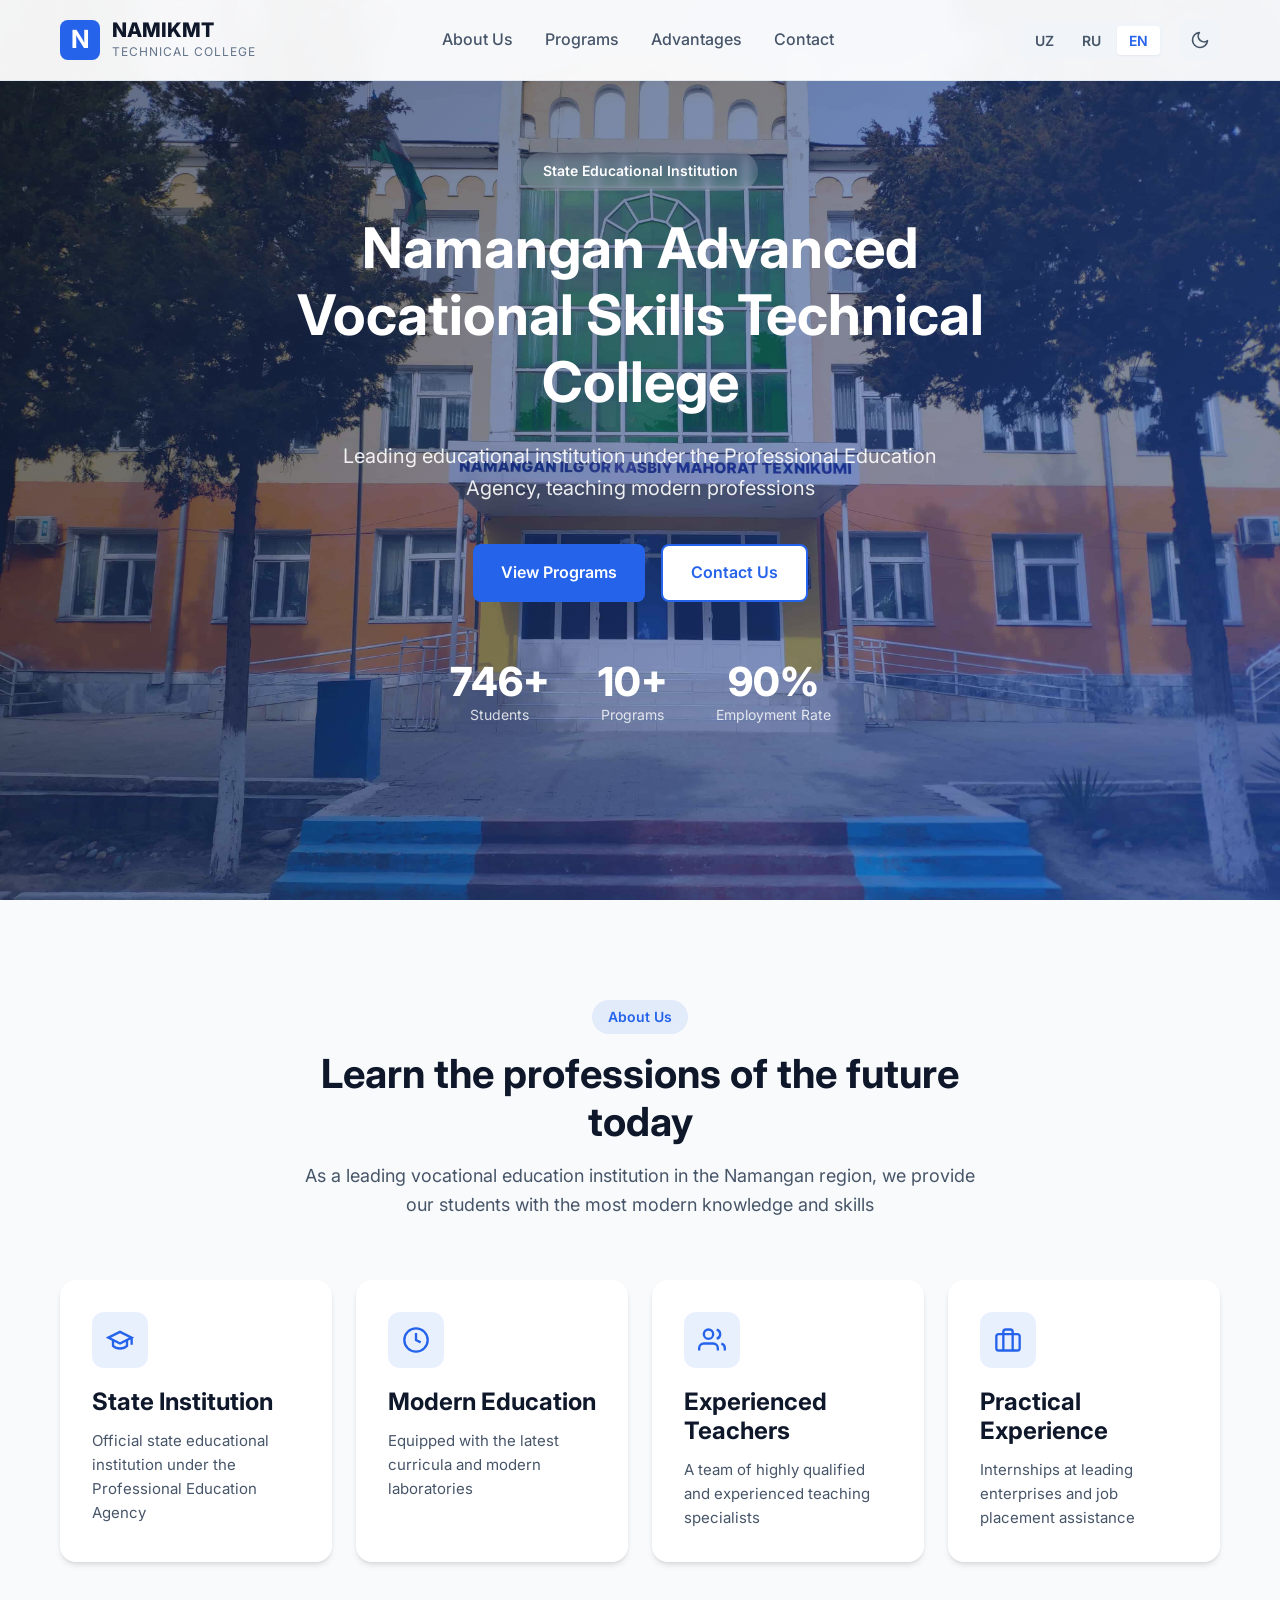
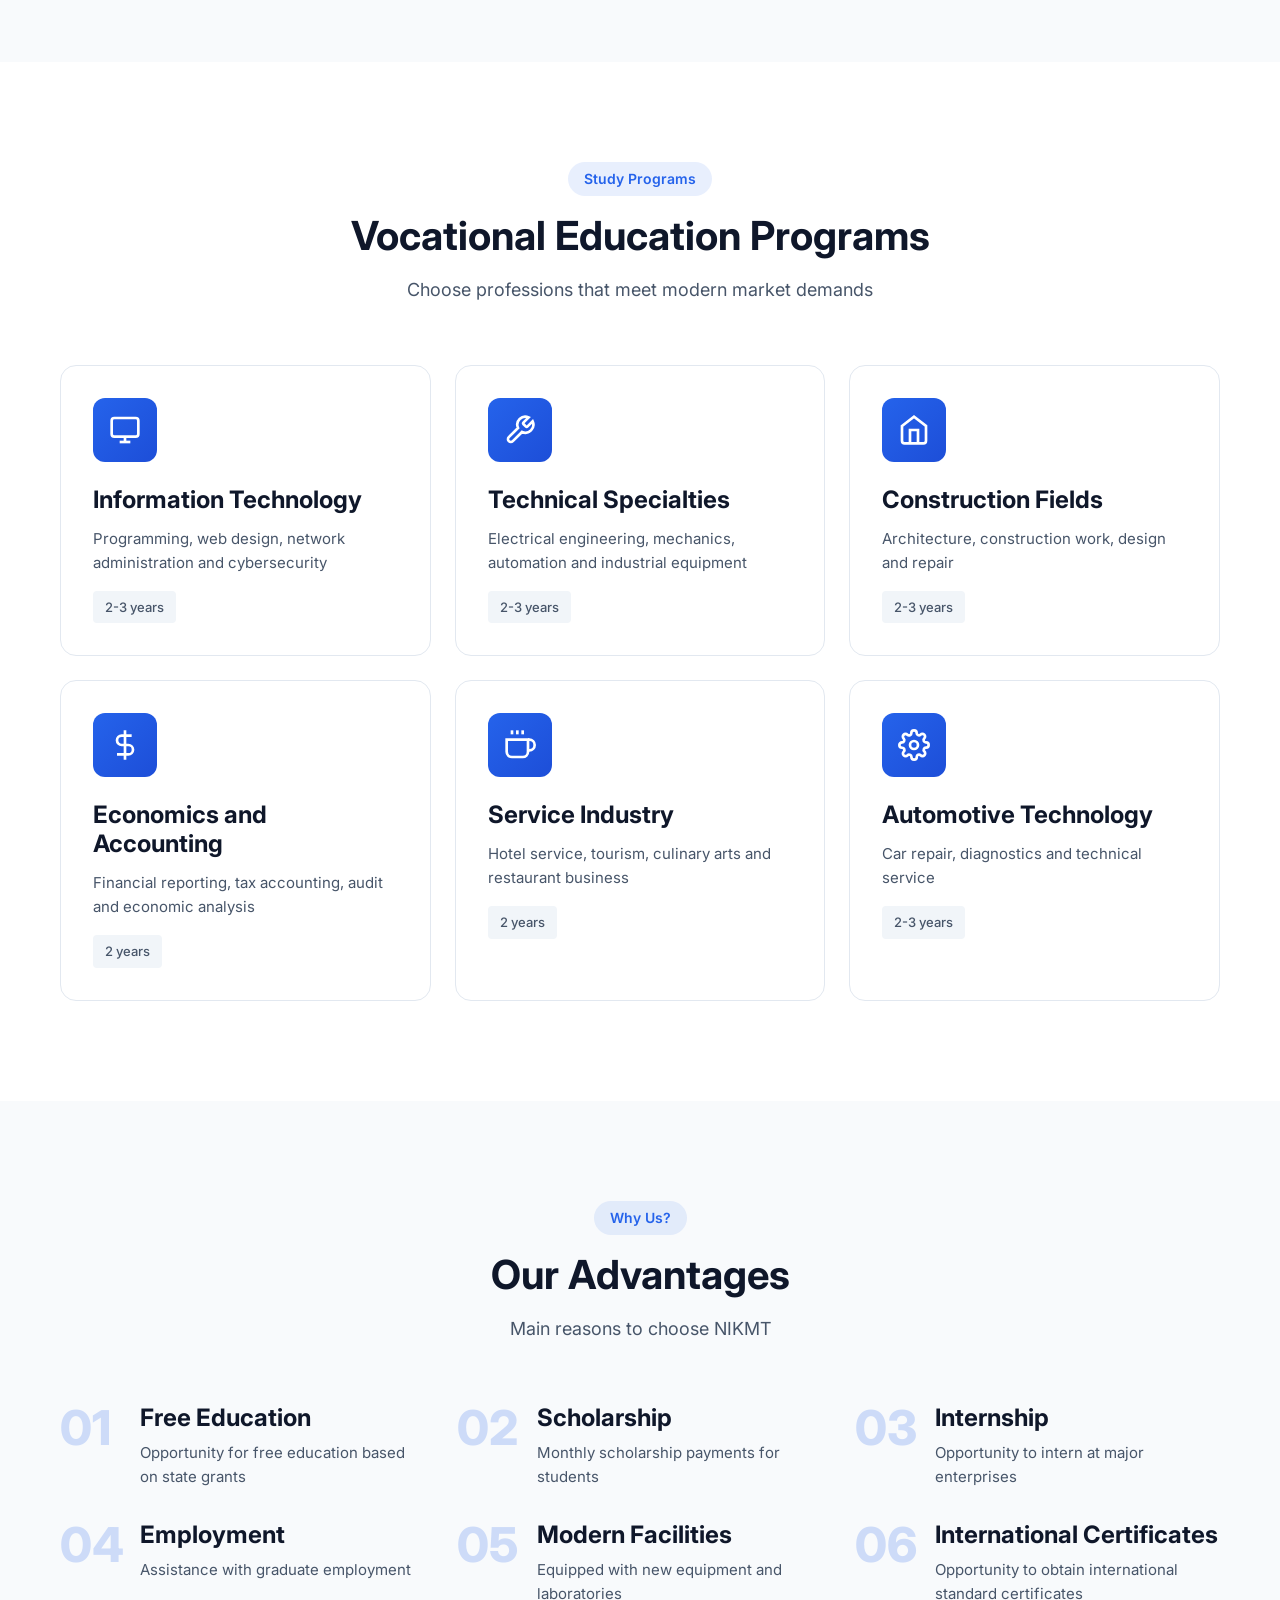
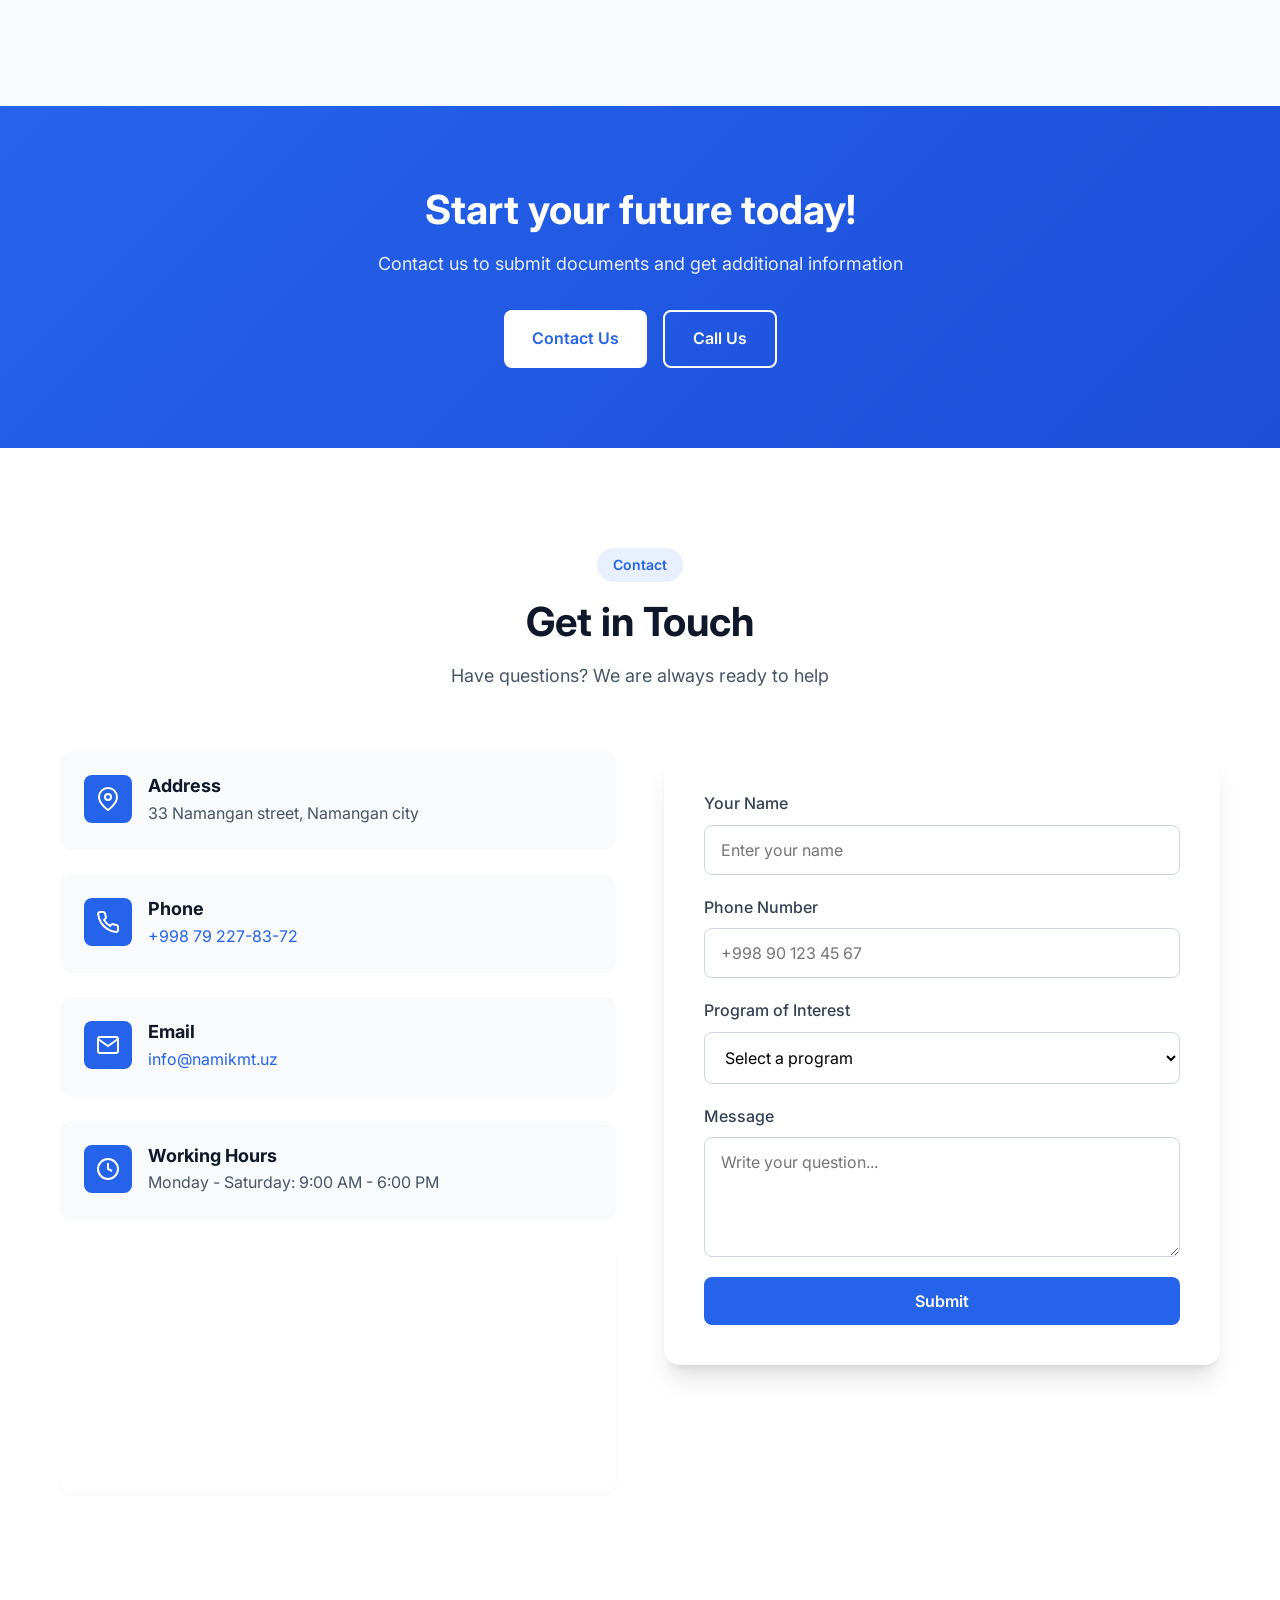
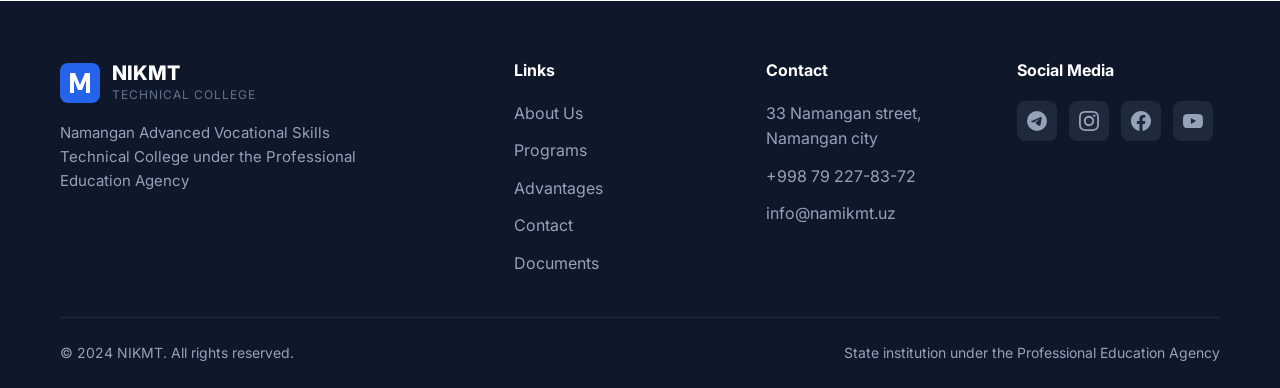
==== commit 8abc466a: "Tuzatishlar va yangi imkoniyatlar (Dark Mode, Telegram Integratsiyasi, Xarita, Favicon)" ====
--- a/index.html
+++ b/index.html
@@ -76,9 +76,7 @@
             href="https://namangan-ikmt.uz/"
         />
 
-        <!-- Favicon -->
-        <link rel="icon" type="image/svg+xml" href="images/favicon.svg" />
-        <link rel="icon" type="image/x-icon" href="images/favicon.ico" />
+        <link rel="icon" type="image/png" href="images/favicon.png" />
 
         <!-- Fonts -->
         <link rel="preconnect" href="https://fonts.googleapis.com" />
@@ -199,6 +197,26 @@
                             <button class="lang-btn" data-lang="en">EN</button>
                         </div>
                         <button
+                            class="theme-toggle-btn"
+                            id="themeToggleBtn"
+                            aria-label="Tungi/Kunduzgi rejim"
+                        >
+                            <svg class="sun-icon" viewBox="0 0 24 24" fill="none" stroke="currentColor" stroke-width="2" stroke-linecap="round" stroke-linejoin="round">
+                                <circle cx="12" cy="12" r="5"></circle>
+                                <line x1="12" y1="1" x2="12" y2="3"></line>
+                                <line x1="12" y1="21" x2="12" y2="23"></line>
+                                <line x1="4.22" y1="4.22" x2="5.64" y2="5.64"></line>
+                                <line x1="18.36" y1="18.36" x2="19.78" y2="19.78"></line>
+                                <line x1="1" y1="12" x2="3" y2="12"></line>
+                                <line x1="21" y1="12" x2="23" y2="12"></line>
+                                <line x1="4.22" y1="19.78" x2="5.64" y2="18.36"></line>
+                                <line x1="18.36" y1="5.64" x2="19.78" y2="4.22"></line>
+                            </svg>
+                            <svg class="moon-icon" viewBox="0 0 24 24" fill="none" stroke="currentColor" stroke-width="2" stroke-linecap="round" stroke-linejoin="round">
+                                <path d="M21 12.79A9 9 0 1 1 11.21 3 7 7 0 0 0 21 12.79z"></path>
+                            </svg>
+                        </button>
+                        <button
                             class="mobile-menu-btn"
                             id="mobileMenuBtn"
                             aria-label="Menu"
@@ -243,7 +261,7 @@
                     </div>
                     <div class="hero-stats">
                         <div class="stat">
-                            <span class="stat-number">1000+</span>
+                            <span class="stat-number" data-target="746">0+</span>
                             <span
                                 class="stat-label"
                                 data-i18n="hero.statStudents"
@@ -251,7 +269,7 @@
                             >
                         </div>
                         <div class="stat">
-                            <span class="stat-number">15+</span>
+                            <span class="stat-number" data-target="10">0+</span>
                             <span
                                 class="stat-label"
                                 data-i18n="hero.statPrograms"
@@ -259,7 +277,7 @@
                             >
                         </div>
                         <div class="stat">
-                            <span class="stat-number">95%</span>
+                            <span class="stat-number" data-target="90">0%</span>
                             <span
                                 class="stat-label"
                                 data-i18n="hero.statEmployment"
@@ -657,7 +675,7 @@
                             >Bog'lanish</a
                         >
                         <a
-                            href="tel:+998793400000"
+                            href="tel:+998792278372"
                             class="btn btn-outline-white"
                             data-i18n="cta.btnCall"
                             >Qo'ng'iroq qilish</a
@@ -721,7 +739,7 @@
                             <div class="contact-text">
                                 <h4 data-i18n="contact.phoneTitle">Telefon</h4>
                                 <p>
-                                    <a href="tel:+998793400000"
+                                    <a href="tel:+998792278372"
                                         >+998 79 227-83-72</a
                                     >
                                 </p>
@@ -744,13 +762,8 @@
                             <div class="contact-text">
                                 <h4 data-i18n="contact.emailTitle">Email</h4>
                                 <p>
-                                    <a
-                                        href="/cdn-cgi/l/email-protection#9df4f3fbf2ddf3f4f6f0e9b3e8e7"
-                                        ><span
-                                            class="__cf_email__"
-                                            data-cfemail="bbd2d5ddd4fbd5d2d0d6cf95cec1"
-                                            >[email&#160;protected]</span
-                                        ></a
+                                    <a href="mailto:info@namikmt.uz"
+                                        >info@namikmt.uz</a
                                     >
                                 </p>
                             </div>
@@ -775,6 +788,17 @@
                                     Dushanba - Shanba: 9:00 - 18:00
                                 </p>
                             </div>
+                        </div>
+                        <div class="contact-map">
+                            <iframe
+                                src="https://maps.google.com/maps?q=Namangan%20ilg'or%20kasbiy%20mahorat%20texnikumi&t=&z=15&ie=UTF8&iwloc=&output=embed"
+                                width="100%"
+                                height="250"
+                                frameborder="0"
+                                style="border:0; border-radius: var(--radius-md); box-shadow: var(--shadow-sm);"
+                                allowfullscreen=""
+                                loading="lazy"
+                            ></iframe>
                         </div>
                     </div>
                     <div class="contact-form-wrapper">
@@ -967,13 +991,8 @@
                                 >
                             </li>
                             <li>
-                                <a
-                                    href="/cdn-cgi/l/email-protection#264f48404966484f4d4b5208535c"
-                                    ><span
-                                        class="__cf_email__"
-                                        data-cfemail="9ef7f0f8f1def0f7f5f3eab0ebe4"
-                                        >[email&#160;protected]</span
-                                    ></a
+                                <a href="mailto:info@namikmt.uz"
+                                    >info@namikmt.uz</a
                                 >
                             </li>
                         </ul>
--- a/css/style.css
+++ b/css/style.css
@@ -21,6 +21,10 @@
     --gray-800: #1e293b;
     --gray-900: #0f172a;
 
+    --header-bg: rgba(255, 255, 255, 0.95);
+    --bg-main: #ffffff;
+    --bg-card: #ffffff;
+
     /* Typography */
     --font-family:
         "Inter", -apple-system, BlinkMacSystemFont, "Segoe UI", Roboto,
@@ -52,6 +56,28 @@
     --radius-full: 9999px;
 }
 
+body.dark-theme {
+    --bg-main: #0f172a;
+    --bg-card: #1e293b;
+    --gray-50: #0b0f19;
+    --gray-100: #1e293b;
+    --gray-200: #334155;
+    --gray-300: #475569;
+    --gray-400: #64748b;
+    --gray-500: #94a3b8;
+    --gray-600: #cbd5e1;
+    --gray-700: #cbd5e1;
+    --gray-800: #f1f5f9;
+    --gray-900: #ffffff;
+    --secondary: #f8fafc;
+    --header-bg: rgba(15, 23, 42, 0.95);
+}
+
+/* Theme transition */
+body, .header, section, .about-card, .program-card, .advantage-item, .contact-card, .contact-form-wrapper, input, select, textarea, .footer, .lang-switcher, .lang-btn {
+    transition: background-color 0.3s ease, border-color 0.3s ease, color 0.3s ease, box-shadow 0.3s ease;
+}
+
 /* Reset */
 *,
 *::before,
@@ -70,7 +96,7 @@
     font-size: 16px;
     line-height: 1.6;
     color: var(--gray-700);
-    background-color: var(--white);
+    background-color: var(--bg-main);
     overflow-x: hidden;
 }
 
@@ -168,7 +194,7 @@
 }
 
 .btn-secondary {
-    background: var(--white);
+    background: var(--bg-card);
     color: var(--primary);
     border: 2px solid var(--primary);
 }
@@ -212,7 +238,7 @@
     left: 0;
     right: 0;
     z-index: 1000;
-    background: rgba(255, 255, 255, 0.95);
+    background: var(--header-bg);
     backdrop-filter: blur(10px);
     border-bottom: 1px solid var(--gray-200);
     transition: var(--transition);
@@ -320,9 +346,39 @@
 }
 
 .lang-btn.active {
-    background: var(--white);
+    background: var(--bg-card);
     color: var(--primary);
     box-shadow: var(--shadow-sm);
+}
+
+.theme-toggle-btn {
+    width: 40px;
+    height: 40px;
+    display: flex;
+    align-items: center;
+    justify-content: center;
+    border-radius: var(--radius);
+    background: var(--gray-100);
+    color: var(--gray-600);
+    transition: var(--transition);
+}
+
+.theme-toggle-btn:hover {
+    background: var(--gray-200);
+    color: var(--primary);
+}
+
+.theme-toggle-btn svg {
+    width: 20px;
+    height: 20px;
+}
+
+body:not(.dark-theme) .theme-toggle-btn .sun-icon {
+    display: none;
+}
+
+body.dark-theme .theme-toggle-btn .moon-icon {
+    display: none;
 }
 
 .mobile-menu-btn {
@@ -478,7 +534,7 @@
 }
 
 .about-card {
-    background: var(--white);
+    background: var(--bg-card);
     padding: 32px;
     border-radius: var(--radius-lg);
     box-shadow: var(--shadow);
@@ -527,7 +583,7 @@
 
 .program-card {
     position: relative;
-    background: var(--white);
+    background: var(--bg-card);
     padding: 32px;
     border-radius: var(--radius-lg);
     border: 1px solid var(--gray-200);
@@ -698,7 +754,7 @@
 }
 
 .contact-card:hover {
-    background: var(--white);
+    background: var(--bg-card);
     box-shadow: var(--shadow-md);
 }
 
@@ -738,7 +794,7 @@
 
 /* Contact Form */
 .contact-form-wrapper {
-    background: var(--white);
+    background: var(--bg-card);
     padding: 40px;
     border-radius: var(--radius-lg);
     box-shadow: var(--shadow-lg);
@@ -768,7 +824,7 @@
     border: 1px solid var(--gray-300);
     border-radius: var(--radius);
     transition: var(--transition);
-    background: var(--white);
+    background: var(--bg-card);
 }
 
 .form-group input:focus,
@@ -903,11 +959,11 @@
         position: fixed;
         top: 80px;
         left: 0;
-        right: 0;
-        bottom: 0;
-        background: var(--white);
+        width: 100%;
+        height: calc(100vh - 80px);
+        background-color: var(--bg-main);
+        z-index: 999;
         flex-direction: column;
-        justify-content: flex-start;
         padding: 40px 20px;
         gap: 0;
         transform: translateX(-100%);
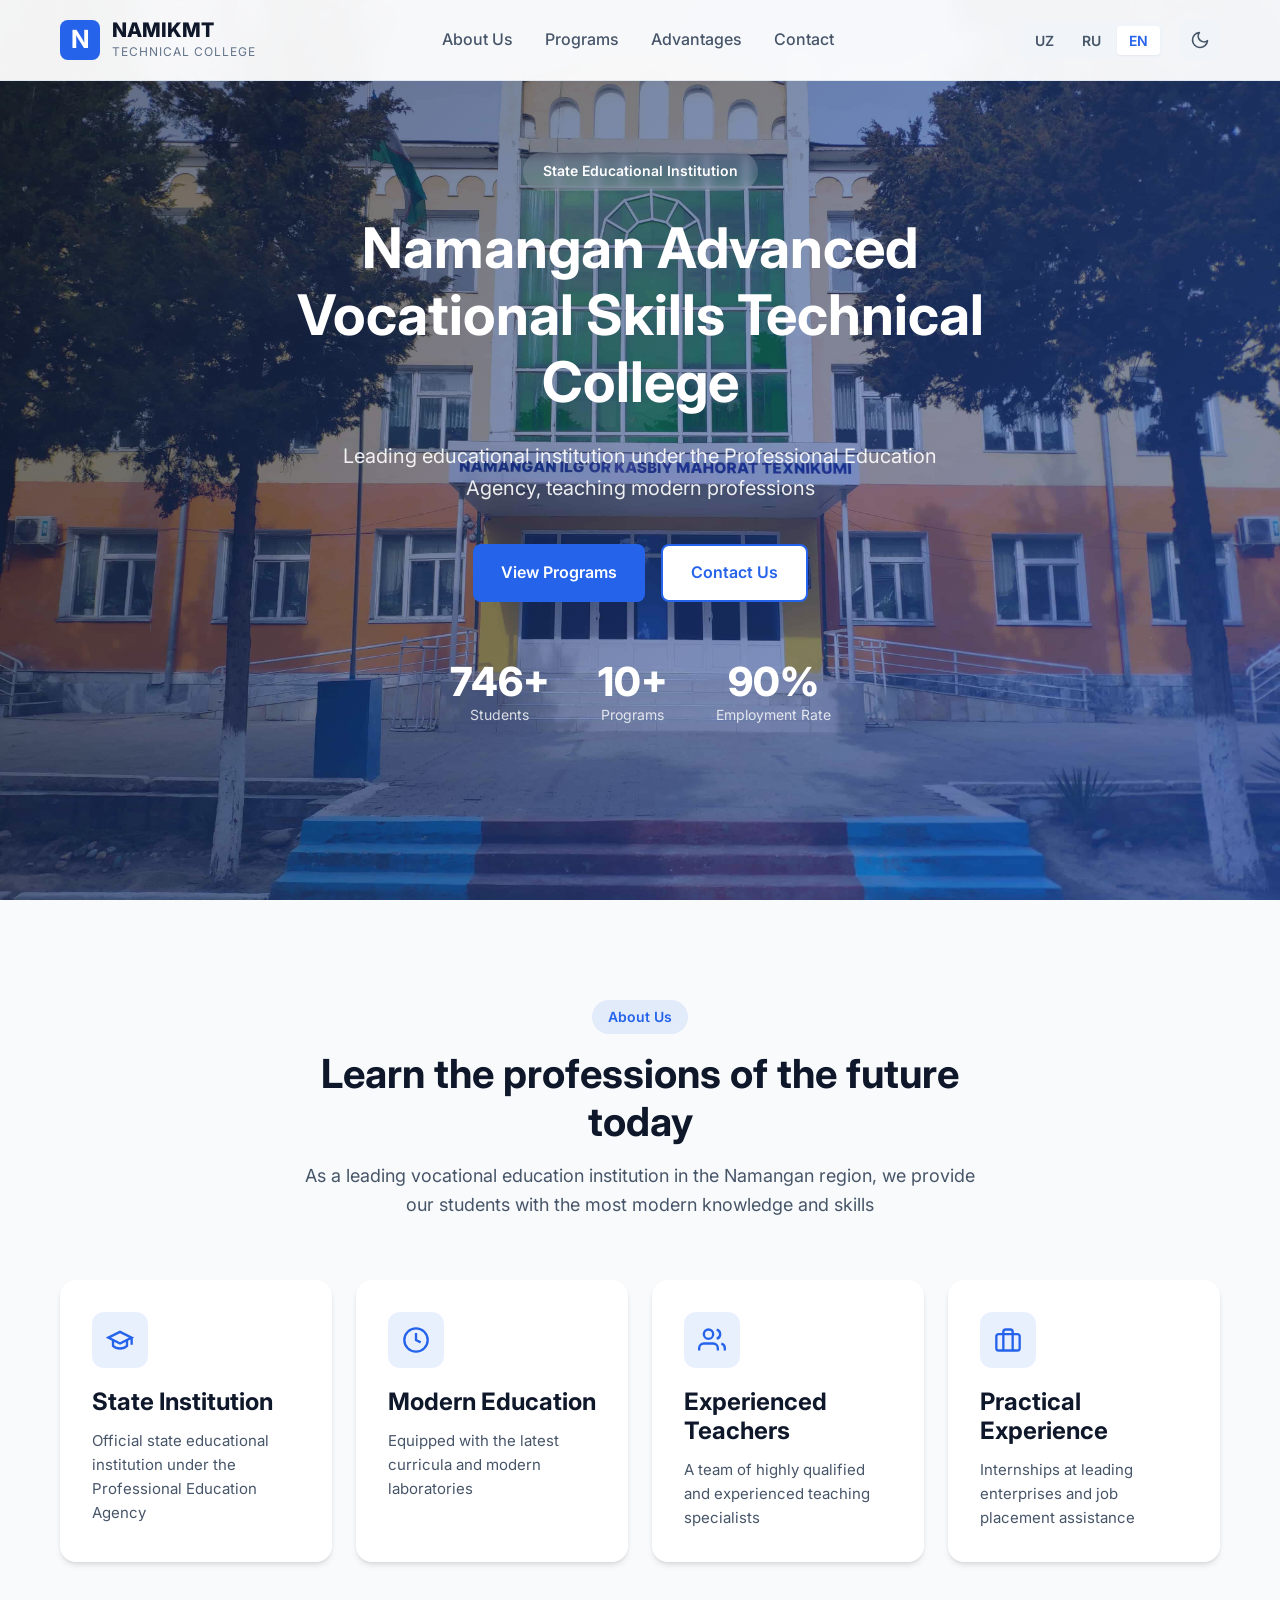
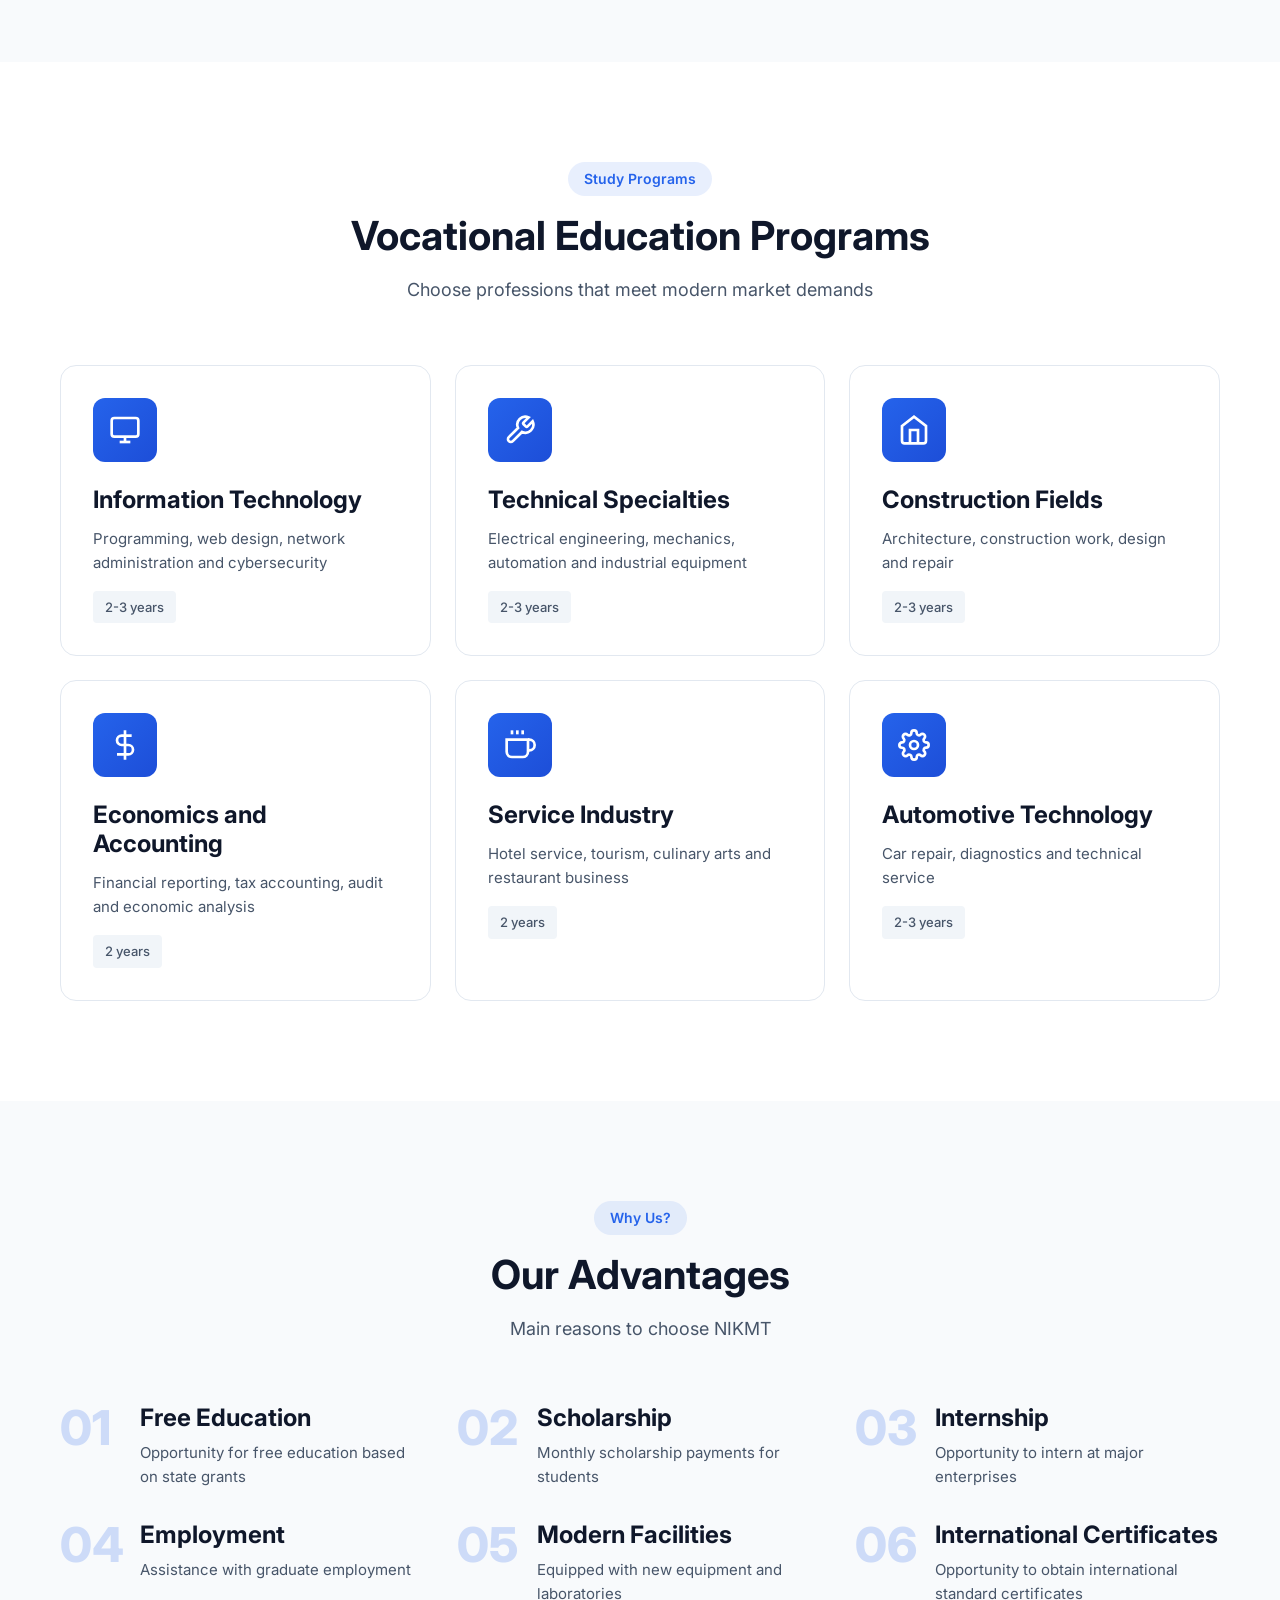
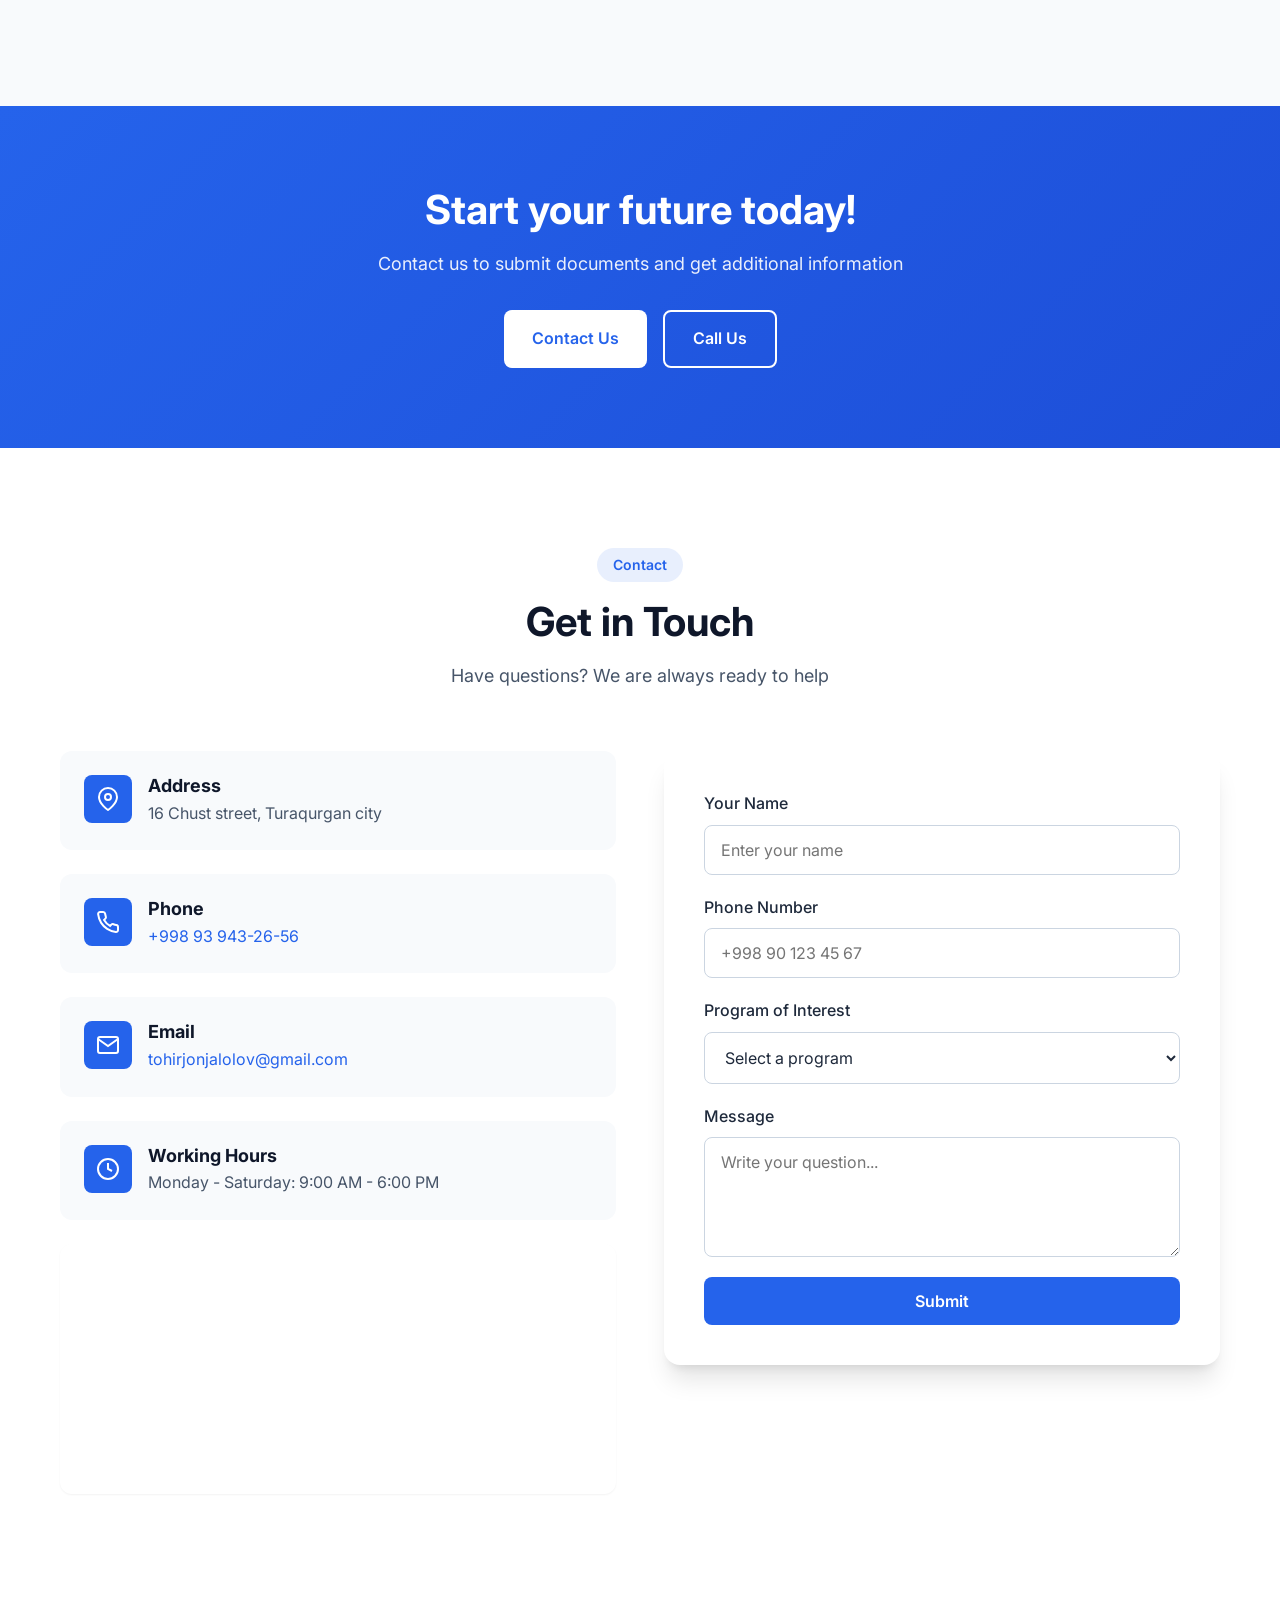
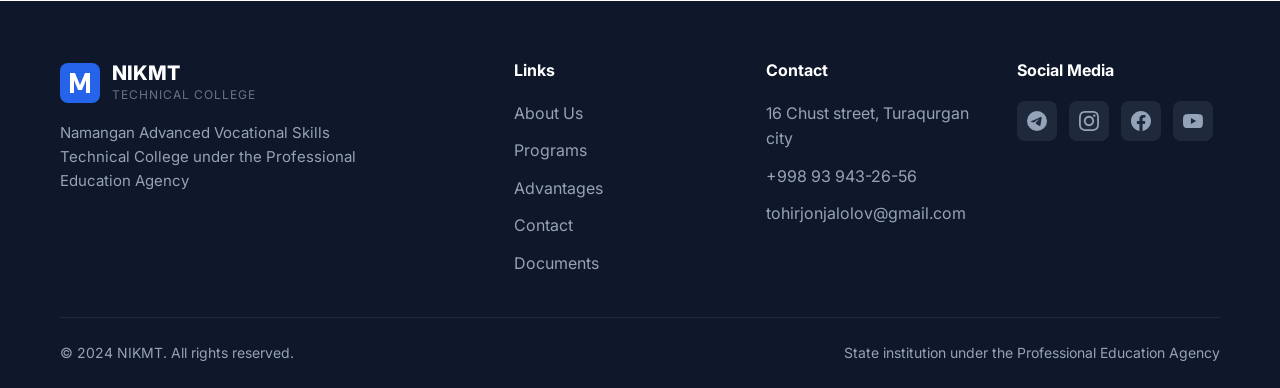
==== commit e9d0a97f: "Fix form text contrast and update contact info" ====
--- a/index.html
+++ b/index.html
@@ -675,7 +675,7 @@
                             >Bog'lanish</a
                         >
                         <a
-                            href="tel:+998792278372"
+                            href="tel:+998939432656"
                             class="btn btn-outline-white"
                             data-i18n="cta.btnCall"
                             >Qo'ng'iroq qilish</a
@@ -719,7 +719,7 @@
                             <div class="contact-text">
                                 <h4 data-i18n="contact.addressTitle">Manzil</h4>
                                 <p data-i18n="contact.address">
-                                    Namangan shahri, Namangan ko'chasi, 33-uy
+                                    To'raqo'rg'on shahri, Chust ko'chasi, 16-uy
                                 </p>
                             </div>
                         </div>
@@ -739,8 +739,8 @@
                             <div class="contact-text">
                                 <h4 data-i18n="contact.phoneTitle">Telefon</h4>
                                 <p>
-                                    <a href="tel:+998792278372"
-                                        >+998 79 227-83-72</a
+                                    <a href="tel:+998939432656"
+                                        >+998 93 943-26-56</a
                                     >
                                 </p>
                             </div>
@@ -762,8 +762,8 @@
                             <div class="contact-text">
                                 <h4 data-i18n="contact.emailTitle">Email</h4>
                                 <p>
-                                    <a href="mailto:info@namikmt.uz"
-                                        >info@namikmt.uz</a
+                                    <a href="mailto:tohirjonjalolov@gmail.com"
+                                        >tohirjonjalolov@gmail.com</a
                                     >
                                 </p>
                             </div>
@@ -791,7 +791,7 @@
                         </div>
                         <div class="contact-map">
                             <iframe
-                                src="https://maps.google.com/maps?q=Namangan%20ilg'or%20kasbiy%20mahorat%20texnikumi&t=&z=15&ie=UTF8&iwloc=&output=embed"
+                                src="https://maps.google.com/maps?q=To'raqo'rg'on%20Chust%20ko'chasi%2016-uy&t=&z=15&ie=UTF8&iwloc=&output=embed"
                                 width="100%"
                                 height="250"
                                 frameborder="0"
@@ -983,16 +983,16 @@
                         <h4 data-i18n="footer.contactTitle">Aloqa</h4>
                         <ul>
                             <li data-i18n="contact.address">
-                                Namangan shahri, Namangan ko'chasi, 33-uy
+                                To'raqo'rg'on shahri, Chust ko'chasi, 16-uy
                             </li>
                             <li>
-                                <a href="tel:+998792278372"
-                                    >+998 79 227-83-72</a
+                                <a href="tel:+998939432656"
+                                    >+998 93 943-26-56</a
                                 >
                             </li>
                             <li>
-                                <a href="mailto:info@namikmt.uz"
-                                    >info@namikmt.uz</a
+                                <a href="mailto:tohirjonjalolov@gmail.com"
+                                    >tohirjonjalolov@gmail.com</a
                                 >
                             </li>
                         </ul>
--- a/css/style.css
+++ b/css/style.css
@@ -814,7 +814,7 @@
 
 .form-group label {
     font-weight: 500;
-    color: var(--gray-700);
+    color: var(--gray-800);
 }
 
 .form-group input,
@@ -825,6 +825,7 @@
     border-radius: var(--radius);
     transition: var(--transition);
     background: var(--bg-card);
+    color: var(--gray-800);
 }
 
 .form-group input:focus,
